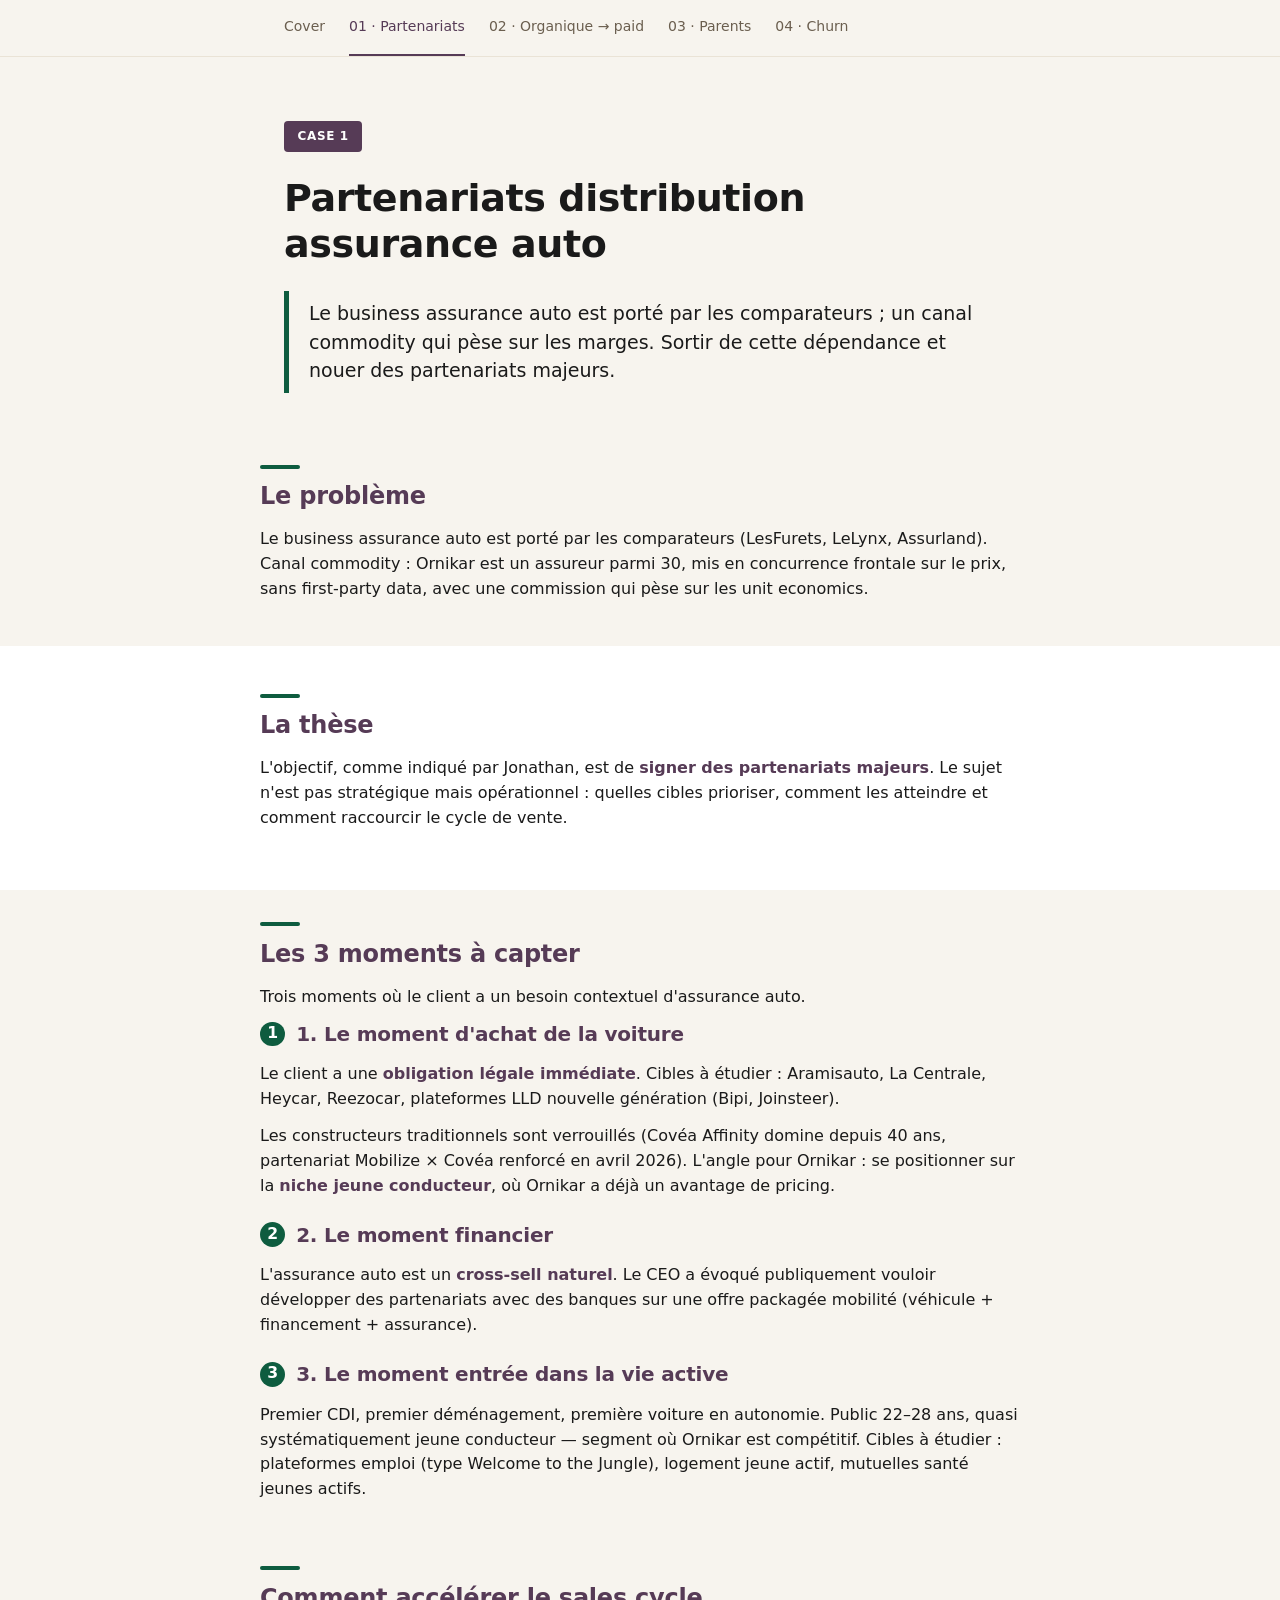
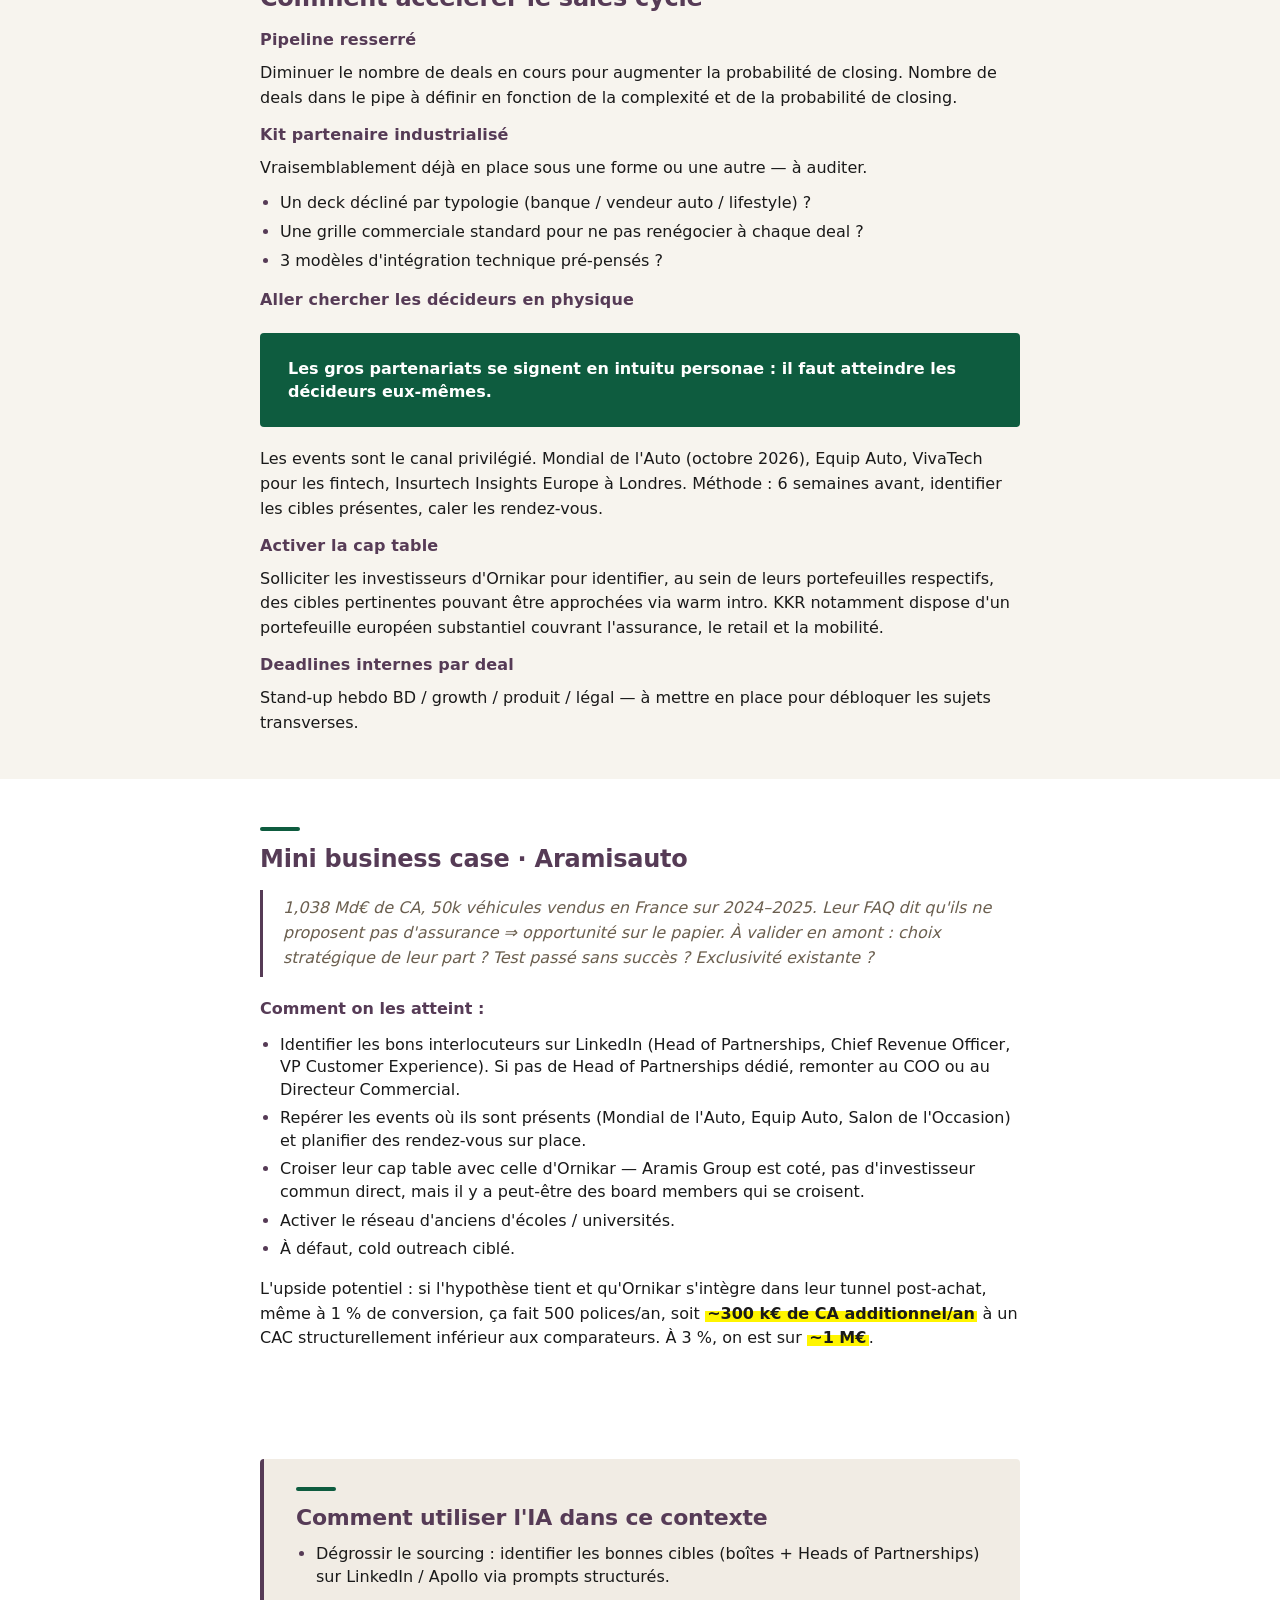
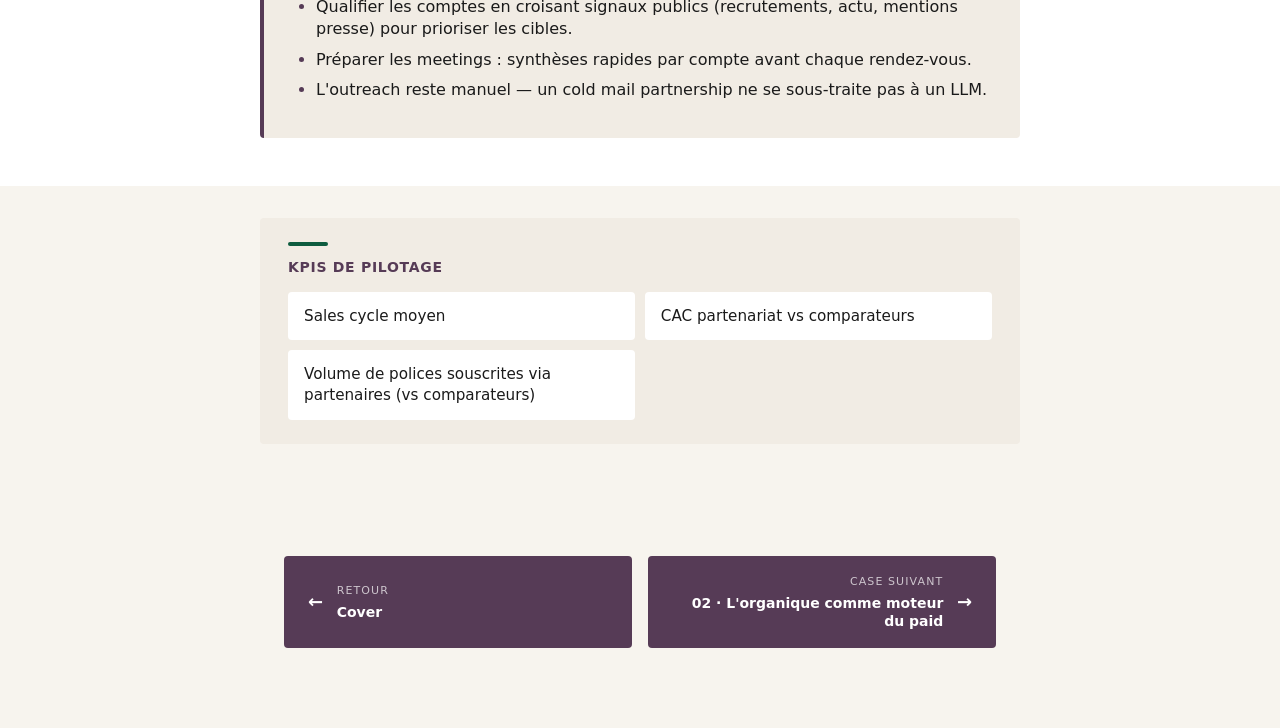
==== case-1.html @ b800fe7b "Apply targeted typo / grammar / framing fixes across the 5 files index.html: TLDR rewording ('Ces 4 " ====
<!doctype html>
<html lang="fr">
<head>
<meta charset="utf-8" />
<meta name="viewport" content="width=device-width, initial-scale=1" />
<title>Case 1 · Partenariats distribution — Ornikar Head of Growth</title>
<meta name="description" content="Case 1 — Partenariats de distribution assurance auto." />
<link rel="stylesheet" href="styles.css" />
</head>
<body class="case-1">

<nav class="sticky" aria-label="Navigation des cases">
  <div class="nav-inner">
    <a href="index.html">Cover</a>
    <a href="case-1.html" class="active">01 · Partenariats</a>
    <a href="case-2.html">02 · Organique → paid</a>
    <a href="case-3.html">03 · Parents</a>
    <a href="case-4.html">04 · Churn</a>
  </div>
</nav>

<header class="case-header">
  <span class="pill">Case 1</span>
  <h1>Partenariats distribution assurance auto</h1>
  <p class="lede-quote">Le business assurance auto est porté par les comparateurs ; un canal commodity qui pèse sur les marges. Sortir de cette dépendance et nouer des partenariats majeurs.</p>
</header>

<main class="case-body">

  <section class="band band-beige">
    <div class="band-content">
      <h3>Le problème</h3>
      <p>Le business assurance auto est porté par les comparateurs (LesFurets, LeLynx, Assurland). Canal commodity : Ornikar est un assureur parmi 30, mis en concurrence frontale sur le prix, sans first-party data, avec une commission qui pèse sur les unit economics.</p>
    </div>
  </section>

  <section class="band band-white">
    <div class="band-content">
      <h3>La thèse</h3>
      <p>L'objectif, comme indiqué par Jonathan, est de <strong>signer des partenariats majeurs</strong>. Le sujet n'est pas stratégique mais opérationnel : quelles cibles prioriser, comment les atteindre et comment raccourcir le cycle de vente.</p>
    </div>
  </section>

  <section class="band band-beige">
    <div class="band-content">
      <h3>Les 3 moments à capter</h3>
      <p>Trois moments où le client a un besoin contextuel d'assurance auto.</p>

      <div class="card has-mark">
        <h4>1. Le moment d'achat de la voiture</h4>
        <p>Le client a une <strong>obligation légale immédiate</strong>. Cibles à étudier : Aramisauto, La Centrale, Heycar, Reezocar, plateformes LLD nouvelle génération (Bipi, Joinsteer).</p>
        <p>Les constructeurs traditionnels sont verrouillés (Covéa Affinity domine depuis 40 ans, partenariat Mobilize × Covéa renforcé en avril 2026). L'angle pour Ornikar : se positionner sur la <strong>niche jeune conducteur</strong>, où Ornikar a déjà un avantage de pricing.</p>
      </div>

      <div class="card has-mark">
        <h4>2. Le moment financier</h4>
        <p>L'assurance auto est un <strong>cross-sell naturel</strong>. Le CEO a évoqué publiquement vouloir développer des partenariats avec des banques sur une offre packagée mobilité (véhicule + financement + assurance).</p>
      </div>

      <div class="card has-mark">
        <h4>3. Le moment entrée dans la vie active</h4>
        <p>Premier CDI, premier déménagement, première voiture en autonomie. Public 22–28 ans, quasi systématiquement jeune conducteur — segment où Ornikar est compétitif. Cibles à étudier : plateformes emploi (type Welcome to the Jungle), logement jeune actif, mutuelles santé jeunes actifs.</p>
      </div>
    </div>
  </section>

  <section class="band band-beige">
    <div class="band-content">
      <h3>Comment accélérer le sales cycle</h3>

      <span class="label">Pipeline resserré</span>
      <p>Diminuer le nombre de deals en cours pour augmenter la probabilité de closing. Nombre de deals dans le pipe à définir en fonction de la complexité et de la probabilité de closing.</p>

      <span class="label">Kit partenaire industrialisé</span>
      <p>Vraisemblablement déjà en place sous une forme ou une autre — à auditer.</p>
      <ul>
        <li>Un deck décliné par typologie (banque / vendeur auto / lifestyle) ?</li>
        <li>Une grille commerciale standard pour ne pas renégocier à chaque deal ?</li>
        <li>3 modèles d'intégration technique pré-pensés ?</li>
      </ul>

      <span class="label">Aller chercher les décideurs en physique</span>
      <p class="callout callout-green">Les gros partenariats se signent en intuitu personae : il faut atteindre les décideurs eux-mêmes.</p>
      <p>Les events sont le canal privilégié. Mondial de l'Auto (octobre 2026), Equip Auto, VivaTech pour les fintech, Insurtech Insights Europe à Londres. Méthode : 6 semaines avant, identifier les cibles présentes, caler les rendez-vous.</p>

      <span class="label">Activer la cap table</span>
      <p>Solliciter les investisseurs d'Ornikar pour identifier, au sein de leurs portefeuilles respectifs, des cibles pertinentes pouvant être approchées via warm intro. KKR notamment dispose d'un portefeuille européen substantiel couvrant l'assurance, le retail et la mobilité.</p>

      <span class="label">Deadlines internes par deal</span>
      <p>Stand-up hebdo BD / growth / produit / légal — à mettre en place pour débloquer les sujets transverses.</p>
    </div>
  </section>

  <section class="band band-white">
    <div class="band-content">
      <h3>Mini business case · Aramisauto</h3>
      <blockquote>1,038 Md€ de CA, 50k véhicules vendus en France sur 2024–2025. Leur FAQ dit qu'ils ne proposent pas d'assurance ⇒ opportunité sur le papier. À valider en amont : choix stratégique de leur part ? Test passé sans succès ? Exclusivité existante ?</blockquote>

      <p><strong>Comment on les atteint :</strong></p>
      <ul>
        <li>Identifier les bons interlocuteurs sur LinkedIn (Head of Partnerships, Chief Revenue Officer, VP Customer Experience). Si pas de Head of Partnerships dédié, remonter au COO ou au Directeur Commercial.</li>
        <li>Repérer les events où ils sont présents (Mondial de l'Auto, Equip Auto, Salon de l'Occasion) et planifier des rendez-vous sur place.</li>
        <li>Croiser leur cap table avec celle d'Ornikar — Aramis Group est coté, pas d'investisseur commun direct, mais il y a peut-être des board members qui se croisent.</li>
        <li>Activer le réseau d'anciens d'écoles / universités.</li>
        <li>À défaut, cold outreach ciblé.</li>
      </ul>

      <p>L'upside potentiel : si l'hypothèse tient et qu'Ornikar s'intègre dans leur tunnel post-achat, même à 1 % de conversion, ça fait 500 polices/an, soit <span class="hl">~300 k€ de CA additionnel/an</span> à un CAC structurellement inférieur aux comparateurs. À 3 %, on est sur <span class="hl">~1 M€</span>.</p>
    </div>
  </section>

  <section class="band band-white">
    <div class="band-content">
      <section class="ia-section">
        <h3>Comment utiliser l'IA dans ce contexte</h3>
        <ul>
          <li>Dégrossir le sourcing : identifier les bonnes cibles (boîtes + Heads of Partnerships) sur LinkedIn / Apollo via prompts structurés.</li>
          <li>Qualifier les comptes en croisant signaux publics (recrutements, actu, mentions presse) pour prioriser les cibles.</li>
          <li>Préparer les meetings : synthèses rapides par compte avant chaque rendez-vous.</li>
          <li>L'outreach reste manuel — un cold mail partnership ne se sous-traite pas à un LLM.</li>
        </ul>
      </section>
    </div>
  </section>

  <section class="band band-beige">
    <div class="band-content">
      <div class="kpi-block">
        <h4>KPIs de pilotage</h4>
        <ul>
          <li>Sales cycle moyen</li>
          <li>CAC partenariat vs comparateurs</li>
          <li>Volume de polices souscrites via partenaires (vs comparateurs)</li>
        </ul>
      </div>
    </div>
  </section>
</main>

<nav class="page-nav" aria-label="Navigation entre cases">
  <a href="index.html" class="prev">
    <span class="arrow">←</span>
    <span>
      <span class="label-row">Retour</span>
      <span class="title-row">Cover</span>
    </span>
  </a>
  <a href="case-2.html" class="next">
    <span>
      <span class="label-row">Case suivant</span>
      <span class="title-row">02 · L'organique comme moteur du paid</span>
    </span>
    <span class="arrow">→</span>
  </a>
</nav>

</body>
</html>
---- styles.css ----
:root {
  --bg: #f7f4ee;
  --bg-alt: #f1ece4;
  --card: #ffffff;
  --primary: #563b56;
  --primary-hover: #452f45;
  --text: #1a1a1a;
  --muted: #6b5f4f;
  --border: #eae3d6;

  --green-forest: #0E5C3F;
  --green-apple: #DEF985;
  --yellow-lightning: #FFF500;
  --yellow-sun: #EFD346;
  --blue-electric: #2850C4;

  --shadow: 0 1px 2px rgba(86, 59, 86, 0.04), 0 4px 16px rgba(86, 59, 86, 0.05);
}

* { box-sizing: border-box; }

html { scroll-behavior: smooth; }

body {
  margin: 0;
  background: var(--bg);
  color: var(--text);
  font-family: system-ui, -apple-system, "Inter", "Segoe UI", Roboto, sans-serif;
  font-size: 16px;
  line-height: 1.55;
  font-weight: 400;
  -webkit-font-smoothing: antialiased;
  text-rendering: optimizeLegibility;
}

h1, h2, h3, h4 {
  line-height: 1.2;
  font-weight: 700;
  color: var(--text);
  margin: 0 0 1rem;
  letter-spacing: -0.01em;
}

h1 { font-size: 38px; }
h2 { font-size: 30px; }
h3 { font-size: 24px; color: var(--primary); margin-top: 2rem; }
h4 { font-size: 20px; color: var(--primary); margin-top: 2rem; }

p { margin: 0 0 0.75rem; }

a { color: var(--primary); text-decoration: underline; text-underline-offset: 2px; }
a:hover { color: var(--primary-hover); }

strong { color: var(--primary); font-weight: 700; }

ul, ol { margin: 0 0 1rem; padding-left: 1.25rem; }
li { margin-bottom: 0.4rem; line-height: 1.4; }
li::marker { color: var(--primary); }

blockquote {
  margin: 0 0 1.25rem;
  padding: 0.4rem 0 0.4rem 1.25rem;
  border-left: 3px solid var(--primary);
  color: var(--muted);
  font-style: italic;
}

/* ---------- Cover hero ---------- */
.cover-hero {
  position: relative;
  padding: 2.5rem 1.5rem 2.5rem;
  background: var(--bg);
  border-bottom: 1px solid var(--border);
  overflow: hidden;
}
.cover-hero-inner {
  max-width: 760px;
  margin: 0 auto;
  position: relative;
  z-index: 1;
}
.cover-eyebrow {
  font-size: 13px;
  font-weight: 600;
  letter-spacing: 0.05em;
  text-transform: uppercase;
  color: var(--primary);
  margin-bottom: 1rem;
}
.cover-hero h1 {
  font-size: 44px;
  color: var(--primary);
  margin-bottom: 0.75rem;
}
.cover-subtitle {
  font-size: 20px;
  color: var(--muted);
  margin-bottom: 1.75rem;
  line-height: 1.4;
}
.cover-author {
  font-size: 13px;
  letter-spacing: 0.05em;
  color: var(--muted);
  text-transform: uppercase;
  border-top: 1px solid var(--border);
  padding-top: 1.25rem;
  display: inline-block;
}

/* Decorative SVGs around the hero */
.deco {
  position: absolute;
  pointer-events: none;
  z-index: 0;
}
.deco-1 { top: 2.5rem; right: 4rem; }
.deco-2 { bottom: 1rem; right: 8%; }
.deco-3 { top: 35%; right: 18%; }
.deco-4 { top: 7rem; left: 6%; }

/* ---------- TLDR Forest Green block ---------- */
.tldr-block {
  background: var(--green-forest);
  color: #fff;
  border-radius: 4px;
  padding: 2.5rem 2.25rem;
  margin: 2.5rem auto 4rem;
  max-width: 760px;
}
.tldr-block .tldr-eyebrow {
  display: block;
  font-size: 18px;
  font-weight: 700;
  letter-spacing: 0.08em;
  text-transform: uppercase;
  color: var(--yellow-lightning);
  margin-bottom: 1.25rem;
}
.tldr-block h2 {
  color: #fff;
  font-size: 28px;
  margin-bottom: 1rem;
}
.tldr-block p {
  color: rgba(255, 255, 255, 0.92);
  margin-bottom: 0;
}
.tldr-block strong { color: #fff; }

/* ---------- Cover case grid ---------- */
.case-grid {
  display: grid;
  grid-template-columns: repeat(2, 1fr);
  gap: 1.5rem;
  max-width: 760px;
  margin: 0 auto 5rem;
  padding: 0 1.5rem;
}
.case-card {
  display: flex;
  flex-direction: column;
  background: var(--card);
  border: 1px solid var(--border);
  border-radius: 4px;
  padding: 2.5rem 2rem 2rem;
  text-decoration: none;
  color: var(--text);
  transition: transform 0.18s ease, box-shadow 0.18s ease;
  position: relative;
  overflow: hidden;
}
.case-card::before {
  content: '';
  position: absolute;
  top: 0; left: 0; right: 0;
  height: 8px;
  background: var(--stripe, var(--primary));
}
.case-card:hover {
  transform: translateY(-3px);
  box-shadow: var(--shadow);
}
.case-card-num {
  font-size: 12px;
  font-weight: 600;
  letter-spacing: 0.08em;
  color: var(--muted);
  text-transform: uppercase;
  margin-bottom: 0.75rem;
}
.case-card h3 {
  font-size: 22px;
  color: var(--text);
  margin: 0 0 0.75rem;
}
.case-card p {
  color: var(--muted);
  font-size: 15px;
  margin: 0 0 1.5rem;
  flex: 1;
}
.case-card .arrow {
  font-size: 13px;
  color: var(--primary);
  font-weight: 600;
  letter-spacing: 0.05em;
  text-transform: uppercase;
}

/* ---------- Sticky nav (case pages) ---------- */
nav.sticky {
  position: sticky;
  top: 0;
  z-index: 10;
  background: rgba(247, 244, 238, 0.94);
  backdrop-filter: saturate(140%) blur(8px);
  -webkit-backdrop-filter: saturate(140%) blur(8px);
  border-bottom: 1px solid var(--border);
}
.nav-inner {
  max-width: 760px;
  margin: 0 auto;
  padding: 0 1.5rem;
  display: flex;
  gap: 1.5rem;
  overflow-x: auto;
  -webkit-overflow-scrolling: touch;
  scrollbar-width: none;
}
.nav-inner::-webkit-scrollbar { display: none; }
.nav-inner a {
  flex-shrink: 0;
  padding: 1rem 0;
  font-size: 14px;
  font-weight: 500;
  color: var(--muted);
  text-decoration: none;
  border-bottom: 2px solid transparent;
  white-space: nowrap;
  transition: color 0.15s ease, border-color 0.15s ease;
}
.nav-inner a:hover { color: var(--primary); }
.nav-inner a.active {
  color: var(--primary);
  border-bottom-color: var(--primary);
}

/* ---------- Case page header ---------- */
.case-header {
  max-width: 760px;
  margin: 0 auto;
  padding: 4rem 1.5rem 2.5rem;
}
.pill {
  display: inline-block;
  background: var(--primary);
  color: #fff;
  font-size: 12px;
  font-weight: 600;
  letter-spacing: 0.05em;
  text-transform: uppercase;
  padding: 0.4rem 0.85rem;
  border-radius: 4px;
  margin-bottom: 1.5rem;
}
.badge-new {
  display: inline-block;
  background: #4da00a;
  color: #fff;
  font-size: 11px;
  font-weight: 600;
  letter-spacing: 0.05em;
  text-transform: uppercase;
  padding: 0.2rem 0.5rem;
  border-radius: 4px;
  vertical-align: middle;
  margin-left: 0.4rem;
}
.case-header h1 {
  font-size: 38px;
  margin-bottom: 1.5rem;
  color: var(--text);
}

.lede-quote {
  font-size: 19px;
  color: var(--text);
  line-height: 1.5;
  margin: 0;
  padding: 0.5rem 0 0.5rem 1.25rem;
  border-left: 5px solid var(--green-forest);
}

/* ---------- Per-case lever color ---------- */
body.case-1 { --mark: var(--green-forest); --lever-fg: #fff; }
body.case-2 { --mark: var(--yellow-lightning); --lever-fg: var(--primary); }
body.case-3 { --mark: var(--blue-electric); --lever-fg: #fff; }
body.case-4 { --mark: var(--yellow-sun); --lever-fg: var(--primary); }

/* ---------- Case body ---------- */
.case-body {
  max-width: none;
  margin: 0;
  padding: 0;
}

.band {
  width: 100%;
  padding: 2rem 1.5rem;
}
.band-content {
  max-width: 760px;
  margin: 0 auto;
  counter-reset: lever;
}
.band-beige { background: var(--bg); }
.band-white {
  background: var(--card);
  padding: 3rem 1.5rem;
}

.band-content > .ia-section,
.band-content > .kpi-block {
  margin: 0;
}
.band-content > h3:first-child,
.band-content > .ia-section > h3:first-child,
.band-content > .kpi-block > h4:first-child {
  margin-top: 0;
}

/* Accent bar above each section heading */
.band-content > h3:first-child::before,
.band-content > .ia-section > h3:first-child::before,
.band-content > .kpi-block > h4:first-child::before {
  content: '';
  display: block;
  width: 40px;
  height: 4px;
  background: var(--mark, var(--primary));
  margin-bottom: 0.85rem;
  border-radius: 2px;
}

.card {
  background: transparent;
  border: none;
  box-shadow: none;
  padding: 0;
  margin: 0;
  position: relative;
}
.card + .card {
  margin-top: 1.5rem;
}
.card h4 {
  margin-top: 0;
  display: flex;
  align-items: center;
  gap: 0.7rem;
}
.card.has-mark { counter-increment: lever; }
.card.has-mark h4::before {
  content: counter(lever);
  display: inline-flex;
  align-items: center;
  justify-content: center;
  width: 1.6em;
  height: 1.6em;
  background: var(--mark, var(--primary));
  color: var(--lever-fg, #fff);
  font-size: 0.78em;
  font-weight: 700;
  border-radius: 50%;
  flex-shrink: 0;
  line-height: 1;
}
.card p:last-child, .card ul:last-child { margin-bottom: 0; }

.label {
  display: flex;
  align-items: center;
  gap: 0.7rem;
  font-size: 16px;
  font-weight: 700;
  letter-spacing: 0.01em;
  color: var(--primary);
  margin: 0.25rem 0 0.5rem;
}
.label.has-mark { counter-increment: lever; }
.label.has-mark::before {
  content: counter(lever);
  display: inline-flex;
  align-items: center;
  justify-content: center;
  width: 1.6em;
  height: 1.6em;
  background: var(--mark, var(--primary));
  color: var(--lever-fg, #fff);
  font-size: 0.78em;
  font-weight: 700;
  border-radius: 50%;
  flex-shrink: 0;
  line-height: 1;
}
h3 + .label {
  margin-top: 0.5rem;
}

/* Colored callout box for memorable punchlines */
.callout {
  padding: 1.5rem 1.75rem;
  margin: 1.25rem 0;
  border-radius: 4px;
  font-weight: 600;
  line-height: 1.45;
}
.callout-green {
  background: var(--green-forest);
  color: #fff;
}
.callout-purple {
  background: var(--primary);
  color: #fff;
}
.callout strong { color: #fff; }

/* Highlighter pen */
.hl {
  background: linear-gradient(180deg, transparent 0 35%, var(--yellow-lightning) 35% 95%, transparent 95% 100%);
  padding: 0 0.15em;
  font-weight: 700;
  color: var(--text);
}

/* KPI block — beige 2 background, grid of cards */
.kpi-block {
  background: var(--bg-alt);
  border-radius: 4px;
  padding: 1.5rem 1.75rem;
  margin-top: 0;
}
.kpi-block h4 {
  margin: 0 0 1rem;
  font-size: 14px;
  letter-spacing: 0.05em;
  text-transform: uppercase;
  color: var(--primary);
}
.kpi-block ul {
  list-style: none;
  padding: 0;
  margin: 0;
  display: grid;
  grid-template-columns: repeat(2, 1fr);
  gap: 0.6rem;
}
.kpi-block li {
  background: #fff;
  padding: 0.85rem 1rem;
  border-radius: 4px;
  margin: 0;
  list-style: none;
  font-size: 0.95em;
  line-height: 1.4;
}
.kpi-block li::marker { content: ''; }
.kpi-block strong { color: var(--primary); }

/* Structural diagram (one per case page) */
.diagram {
  margin: 2rem 0 2.5rem;
  padding: 1.5rem 1.25rem 1rem;
  background: var(--bg);
  border: 1px solid var(--border);
  border-radius: 4px;
}
.diagram-caption {
  display: block;
  font-size: 12px;
  font-weight: 600;
  letter-spacing: 0.08em;
  text-transform: uppercase;
  color: var(--primary);
  margin-bottom: 1rem;
}
.diagram svg {
  display: block;
  width: 100%;
  height: auto;
  max-width: 100%;
}
.diagram svg .d-box { fill: #fff; stroke: var(--primary); stroke-width: 1.5; }
.diagram svg .d-line { stroke: var(--primary); stroke-width: 1.5; fill: none; }
.diagram svg .d-arrow { fill: var(--primary); }
.diagram svg .d-title {
  font: 600 15px system-ui, sans-serif;
  fill: var(--primary);
  letter-spacing: 0.04em;
}
.diagram svg .d-sub {
  font: 13px system-ui, sans-serif;
  fill: var(--muted);
}
.diagram svg .d-axis-label {
  font: 600 13px system-ui, sans-serif;
  fill: var(--primary);
  letter-spacing: 0.04em;
}
.diagram svg .d-marker { fill: var(--primary); }

/* L'IA dans ce contexte block */
.ia-section {
  background: var(--bg-alt);
  border-left: 4px solid var(--primary);
  border-radius: 4px;
  padding: 1.75rem 2rem;
  margin: 3rem 0 2rem;
}
.ia-section h3 {
  margin-top: 0;
  margin-bottom: 0.75rem;
  color: var(--primary);
  font-size: 22px;
}
.ia-section .ia-intro {
  font-style: italic;
  color: var(--muted);
  margin-bottom: 1rem;
}
.ia-section ul { margin-bottom: 0; }
.ia-section li { margin-bottom: 0.5rem; }

/* Page nav (prev / next) */
.page-nav {
  max-width: 760px;
  margin: 5rem auto 5rem;
  padding: 0 1.5rem;
  display: grid;
  grid-template-columns: 1fr 1fr;
  gap: 1rem;
}
.page-nav a {
  display: flex;
  align-items: center;
  background: var(--primary);
  color: #fff;
  text-decoration: none;
  padding: 1.1rem 1.5rem;
  border-radius: 4px;
  font-size: 14px;
  font-weight: 500;
  transition: background 0.15s ease;
  min-height: 76px;
}
.page-nav a:hover { background: var(--primary-hover); color: #fff; }
.page-nav a.prev { justify-content: flex-start; }
.page-nav a.next { justify-content: flex-end; text-align: right; }
.page-nav .arrow {
  font-size: 18px;
  font-weight: 600;
  display: inline-block;
}
.page-nav a.prev .arrow { margin-right: 0.85rem; }
.page-nav a.next .arrow { margin-left: 0.85rem; }
.page-nav .label-row {
  display: block;
  font-size: 11px;
  letter-spacing: 0.1em;
  text-transform: uppercase;
  opacity: 0.7;
  margin-bottom: 0.2rem;
  font-weight: 500;
}
.page-nav .title-row {
  display: block;
  font-weight: 600;
  line-height: 1.3;
}
.page-nav .empty { visibility: hidden; }

/* Mobile */
@media (max-width: 720px) {
  h1 { font-size: 28px; }
  h2 { font-size: 22px; }
  h3 { font-size: 19px; }
  h4 { font-size: 17px; }

  .cover-hero { padding: 2.5rem 1.25rem 2rem; }
  .cover-hero h1 { font-size: 30px; }
  .cover-subtitle { font-size: 17px; }
  .deco { display: none; }

  .tldr-block { padding: 1.75rem 1.5rem; margin: 2.5rem 1rem; }
  .tldr-block h2 { font-size: 22px; }

  .case-grid {
    grid-template-columns: 1fr;
    gap: 1rem;
    padding: 0 1.25rem;
    margin-bottom: 3rem;
  }
  .case-card { padding: 2rem 1.25rem 1.5rem; }
  .case-card h3 { font-size: 19px; }

  .case-header { padding: 2.5rem 1.25rem 1.5rem; }
  .case-header h1 { font-size: 26px; }
  .lede-quote { font-size: 16px; padding-left: 1rem; border-left-width: 4px; }

  .case-body { padding: 0; }
  .band { padding: 1.5rem 1.25rem; }
  .band-white { padding: 2rem 1.25rem; }

  .card { padding: 0; }
  .card + .card { margin-top: 1.25rem; }
  .label { font-size: 15px; margin: 0.25rem 0 0.5rem; }
  li { font-size: 15px; }
  .callout { padding: 1.25rem; }
  .kpi-block { padding: 1.25rem; }
  .kpi-block ul { grid-template-columns: 1fr; }

  .diagram { padding: 1rem 0.5rem 0.5rem; margin: 1.5rem 0 2rem; }

  .ia-section { padding: 1.5rem 1.25rem; margin: 2.5rem 0 1.5rem; }
  .ia-section h3 { font-size: 19px; }

  .page-nav {
    grid-template-columns: 1fr;
    margin: 3rem auto 2rem;
    padding: 0 1.25rem;
  }

  .nav-inner { gap: 1.25rem; padding: 0 1.25rem; }
}

/* Print */
@media print {
  nav.sticky, .page-nav, .deco { display: none; }
  body { background: #fff; }
  .case-header, .case-body, .card, .kpi-block, .tldr-block, .cover-hero, .case-card, .diagram, .ia-section {
    box-shadow: none;
    background: #fff;
  }
  .band-beige {
    background: var(--bg) !important;
    -webkit-print-color-adjust: exact;
    print-color-adjust: exact;
  }
  .band-white { background: #fff !important; }
  .band { padding: 1.25rem 0; }
  .diagram, .ia-section, .band, .card, .label, .callout, .kpi-block { page-break-inside: avoid; }
  .label { page-break-after: avoid; }
  .callout {
    -webkit-print-color-adjust: exact;
    print-color-adjust: exact;
  }
  .kpi-block li { border: 1px solid var(--border); }
  .tldr-block { color: var(--text); border: 1px solid var(--border); }
  .tldr-block h2, .tldr-block p { color: var(--text); }
  .tldr-block .tldr-eyebrow { color: var(--green-forest); }
  .case-header { padding: 1rem 0; page-break-inside: avoid; }
  .hl { background: var(--yellow-lightning); }
  a { color: var(--text); text-decoration: none; }
  h1, h2, h3, h4 { page-break-after: avoid; }
}
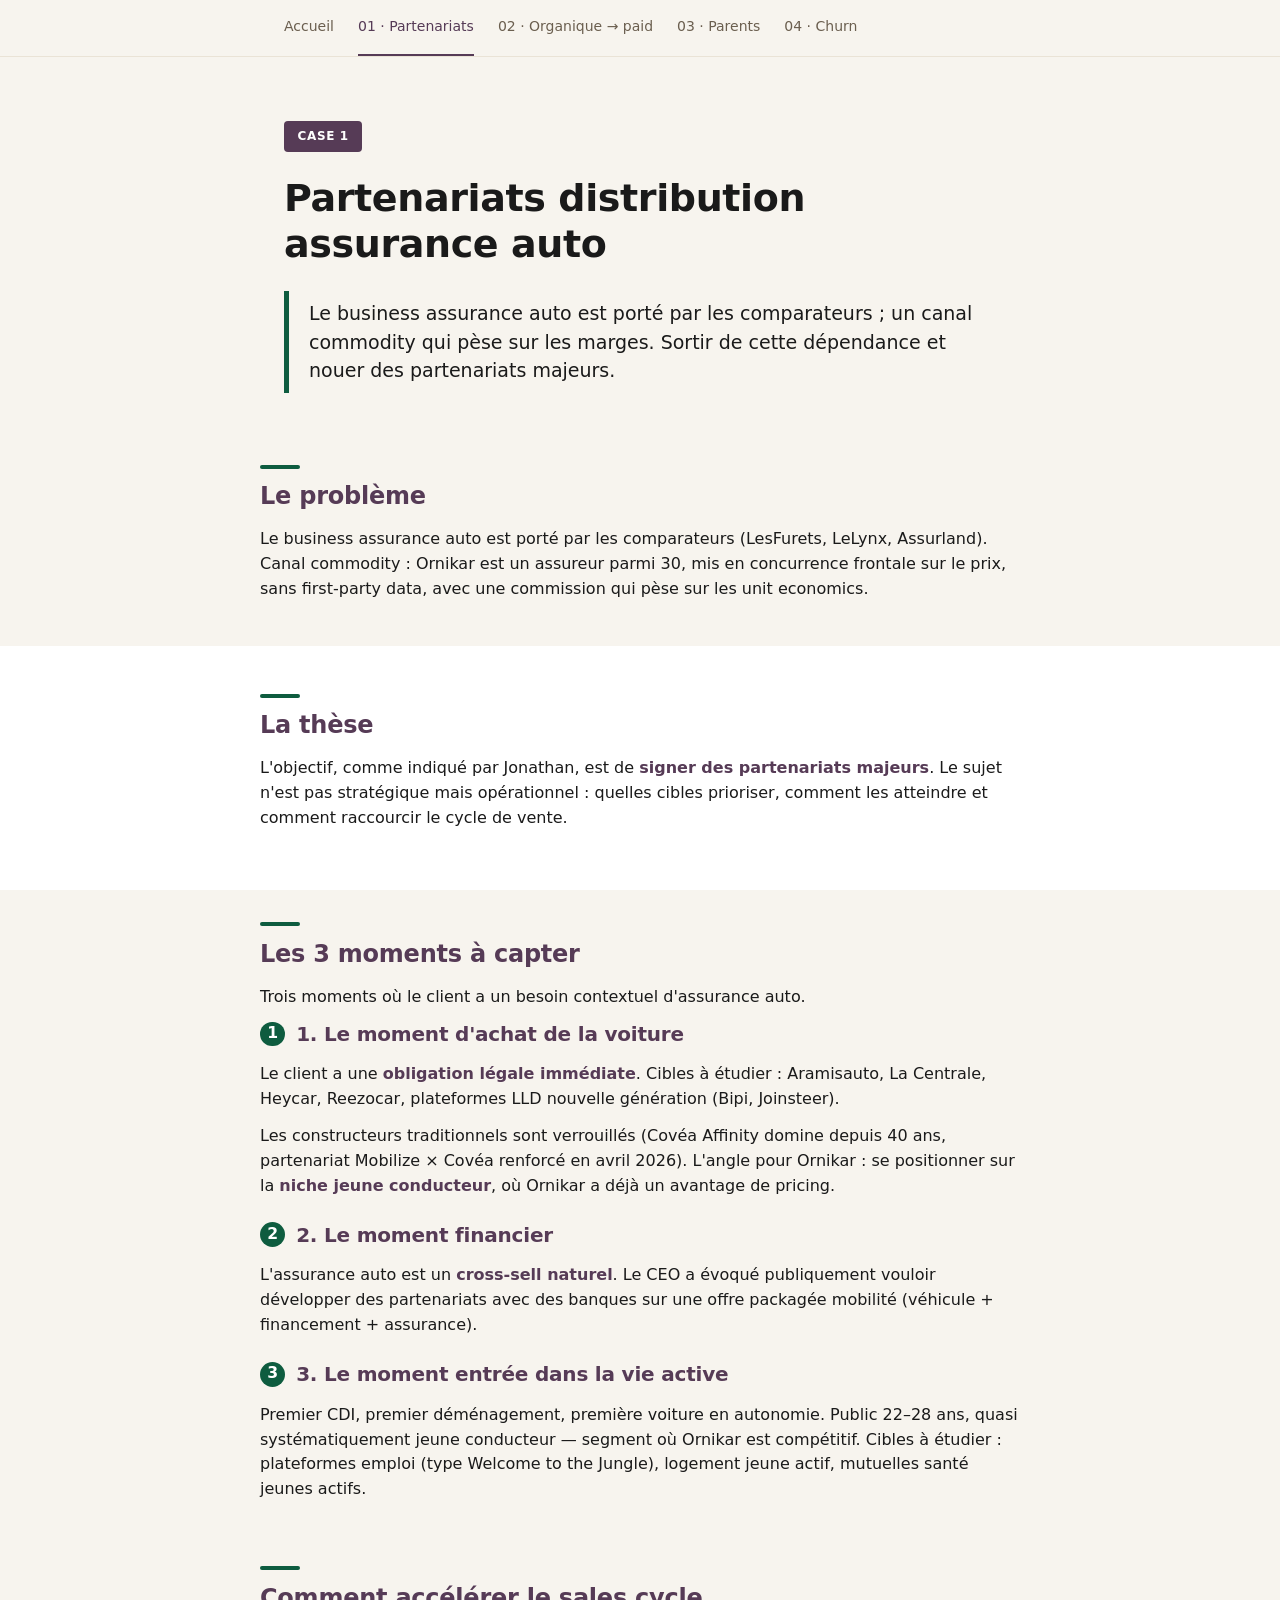
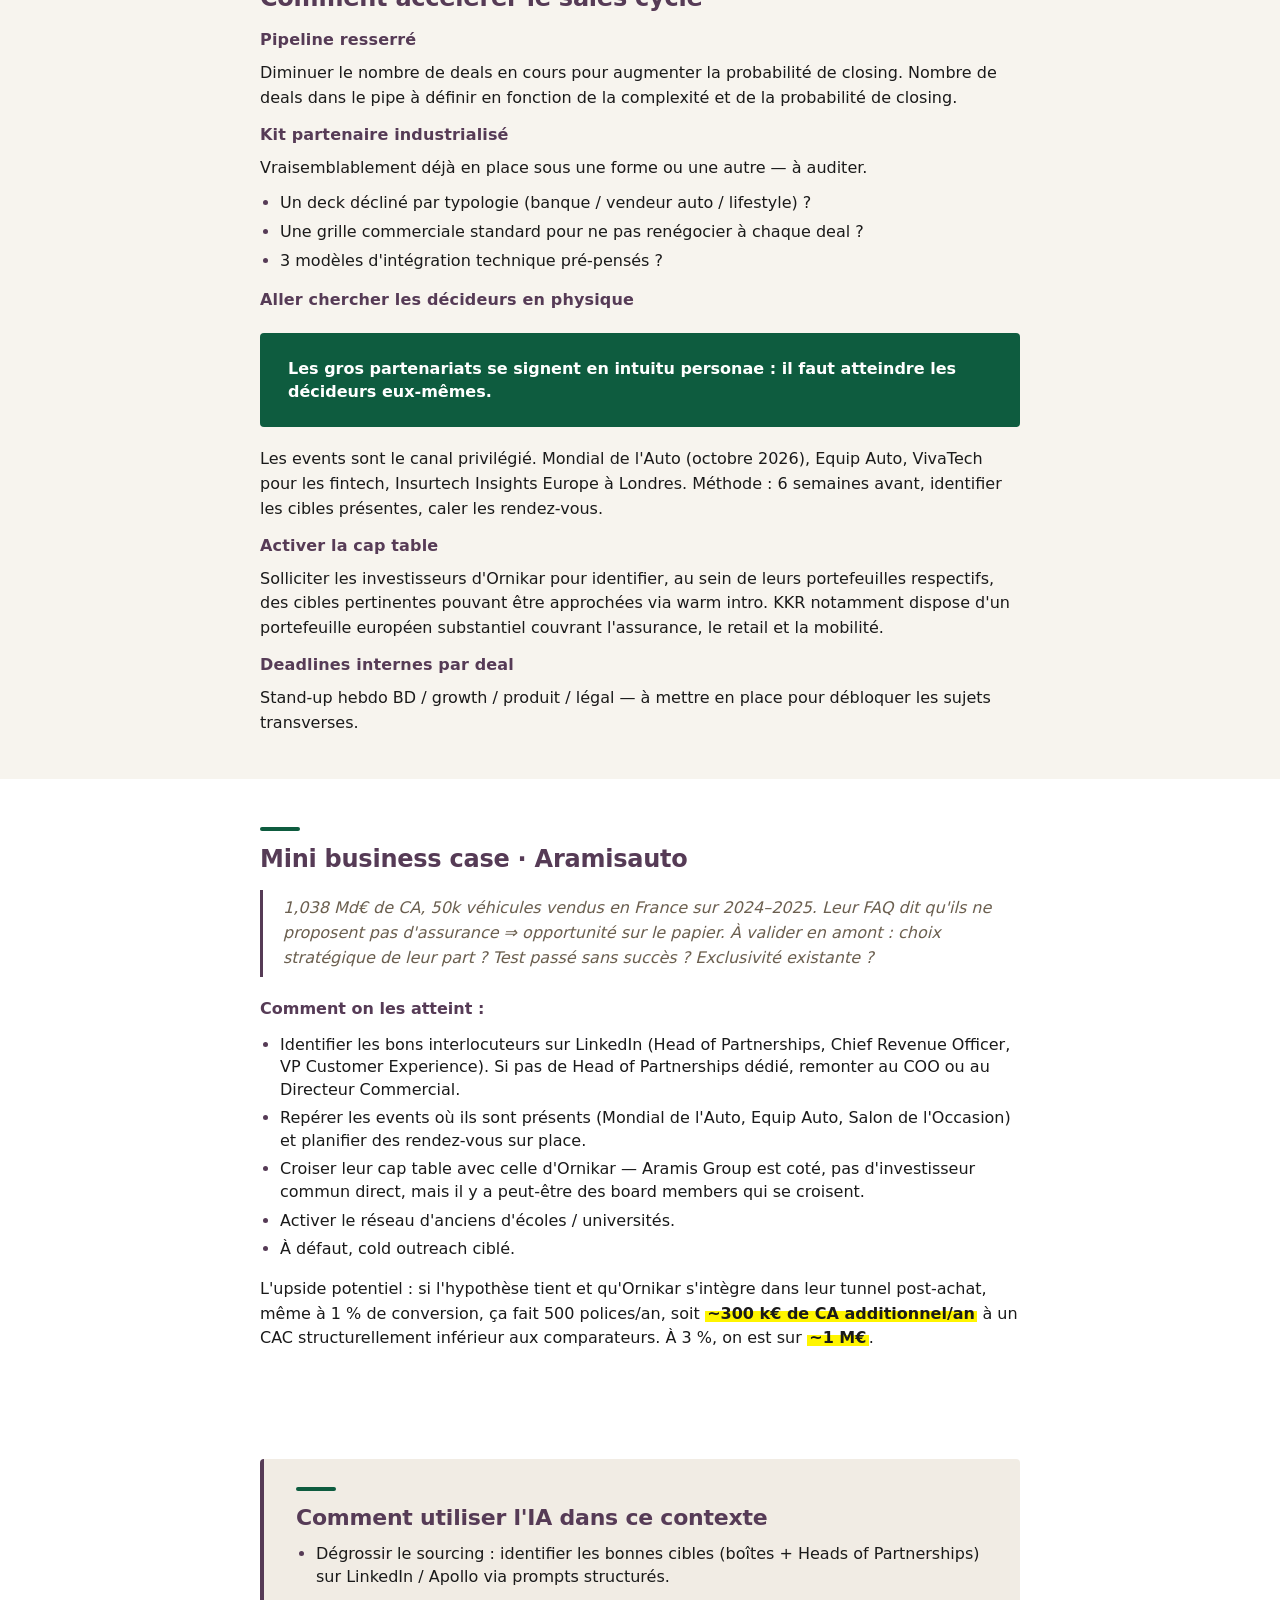
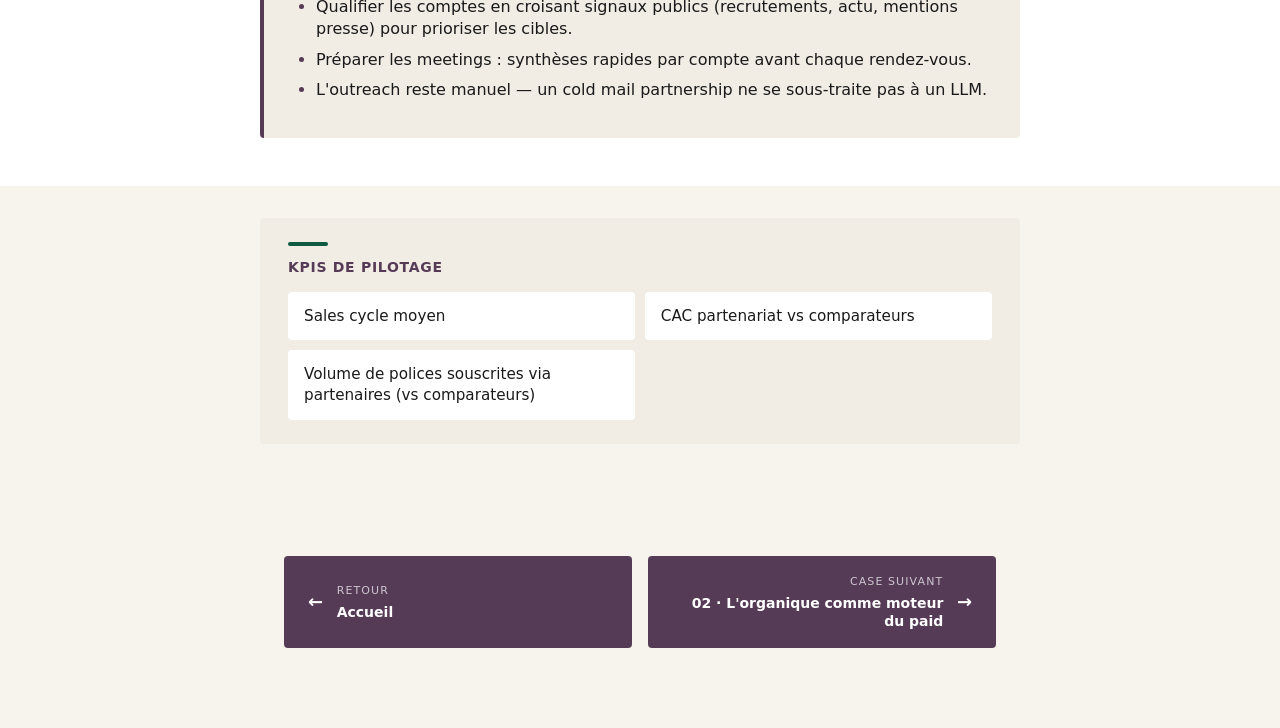
==== commit fbd1d4e8: "Rename 'Cover' to 'Accueil' in nav links across the 4 case pages https://claude.ai/code/session_01BP" ====
--- a/case-1.html
+++ b/case-1.html
@@ -11,7 +11,7 @@
 
 <nav class="sticky" aria-label="Navigation des cases">
   <div class="nav-inner">
-    <a href="index.html">Cover</a>
+    <a href="index.html">Accueil</a>
     <a href="case-1.html" class="active">01 · Partenariats</a>
     <a href="case-2.html">02 · Organique → paid</a>
     <a href="case-3.html">03 · Parents</a>
@@ -142,7 +142,7 @@
     <span class="arrow">←</span>
     <span>
       <span class="label-row">Retour</span>
-      <span class="title-row">Cover</span>
+      <span class="title-row">Accueil</span>
     </span>
   </a>
   <a href="case-2.html" class="next">
--- a/styles.css
+++ b/styles.css
@@ -146,6 +146,18 @@
   color: rgba(255, 255, 255, 0.92);
   margin-bottom: 0;
 }
+.tldr-block ul {
+  list-style: disc;
+  padding-left: 1.4rem;
+  margin: 0;
+}
+.tldr-block li {
+  color: rgba(255, 255, 255, 0.92);
+  margin-bottom: 1rem;
+  line-height: 1.55;
+}
+.tldr-block li:last-child { margin-bottom: 0; }
+.tldr-block li::marker { color: rgba(255, 255, 255, 0.7); }
 .tldr-block strong { color: #fff; }
 
 /* ---------- Cover case grid ---------- */
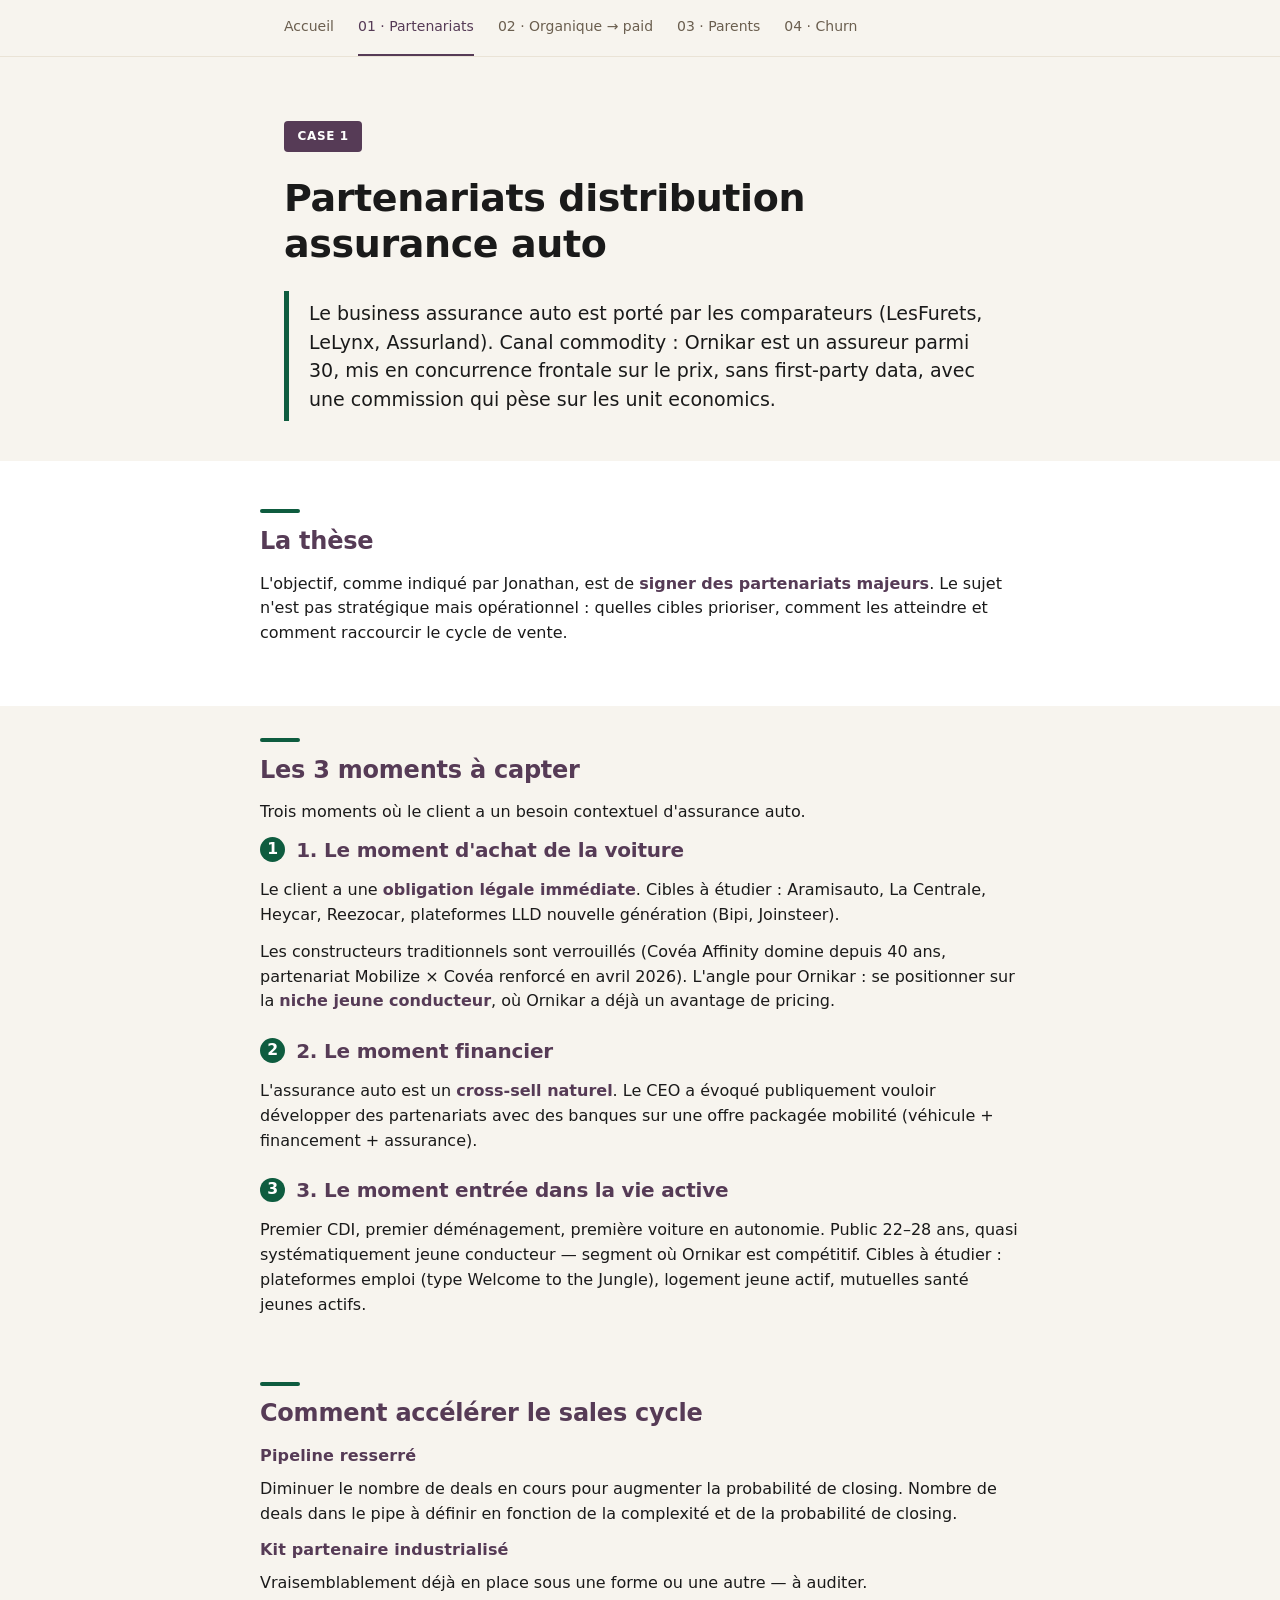
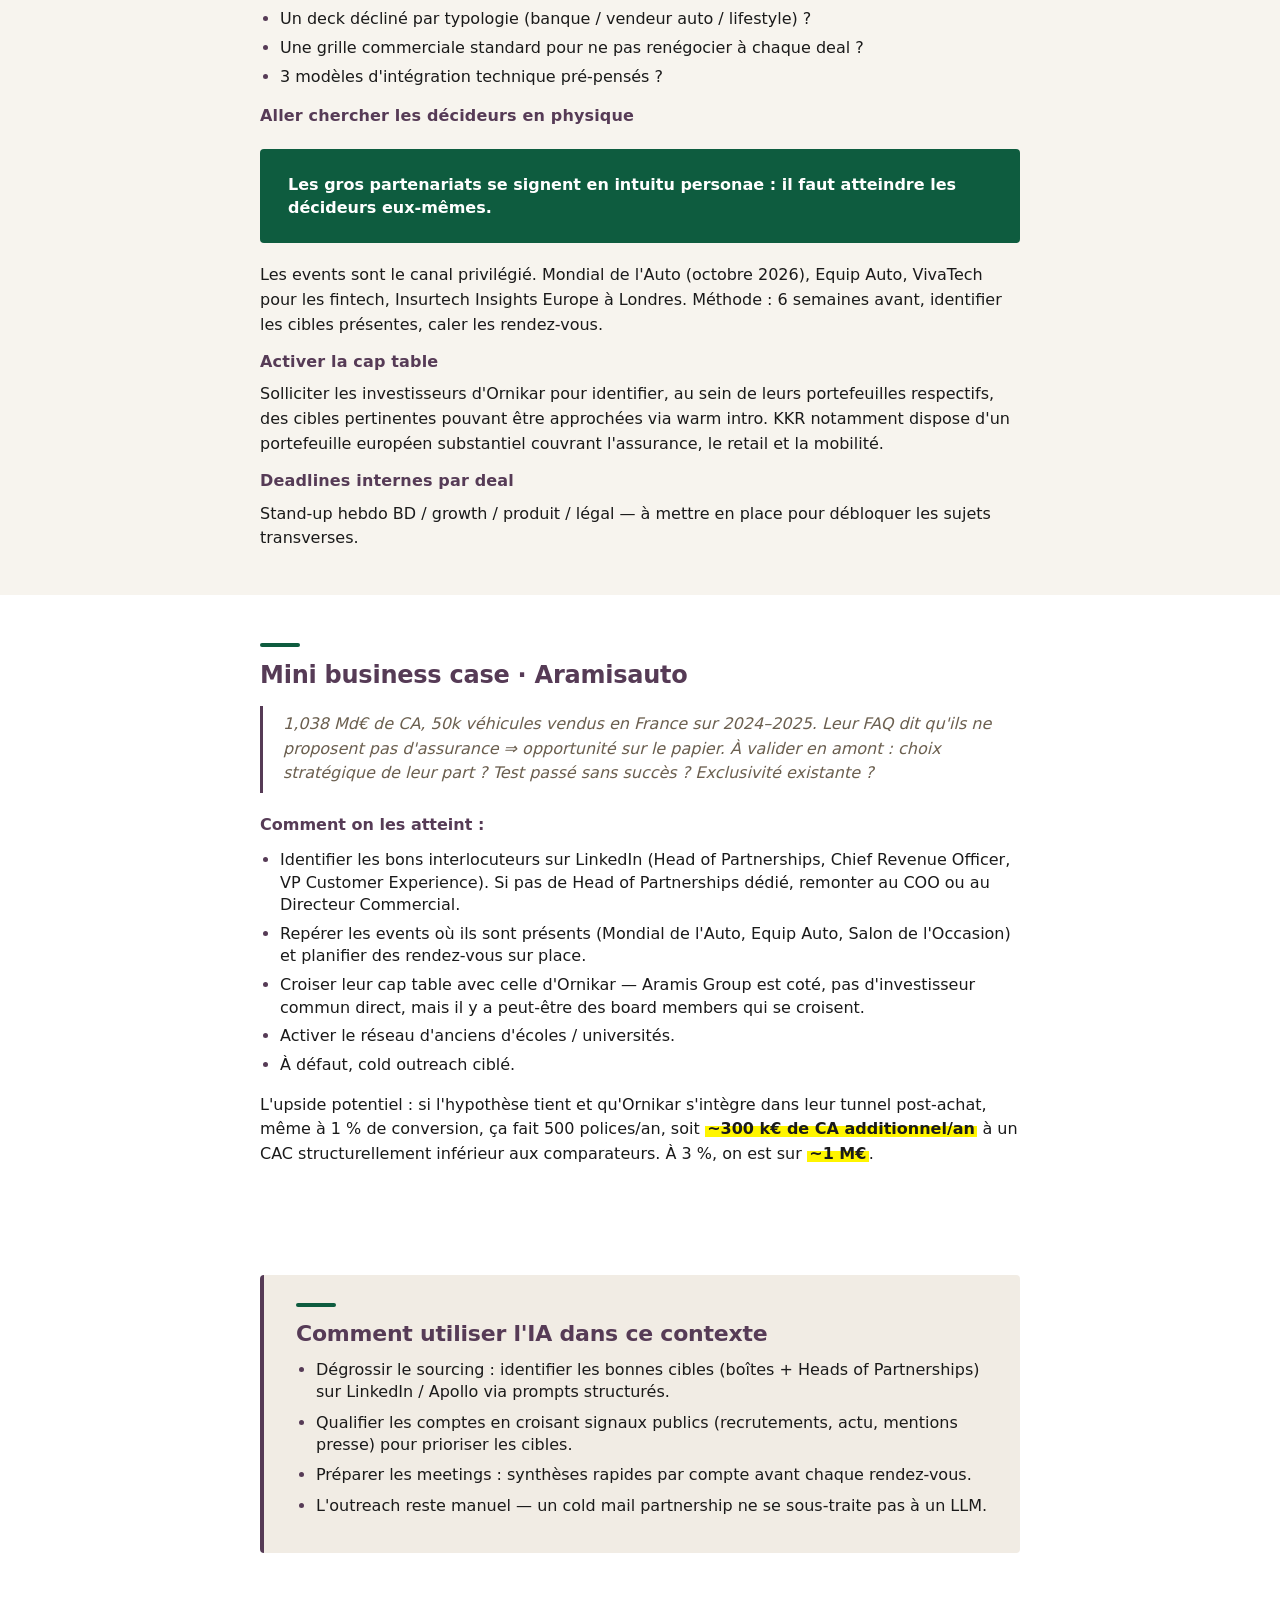
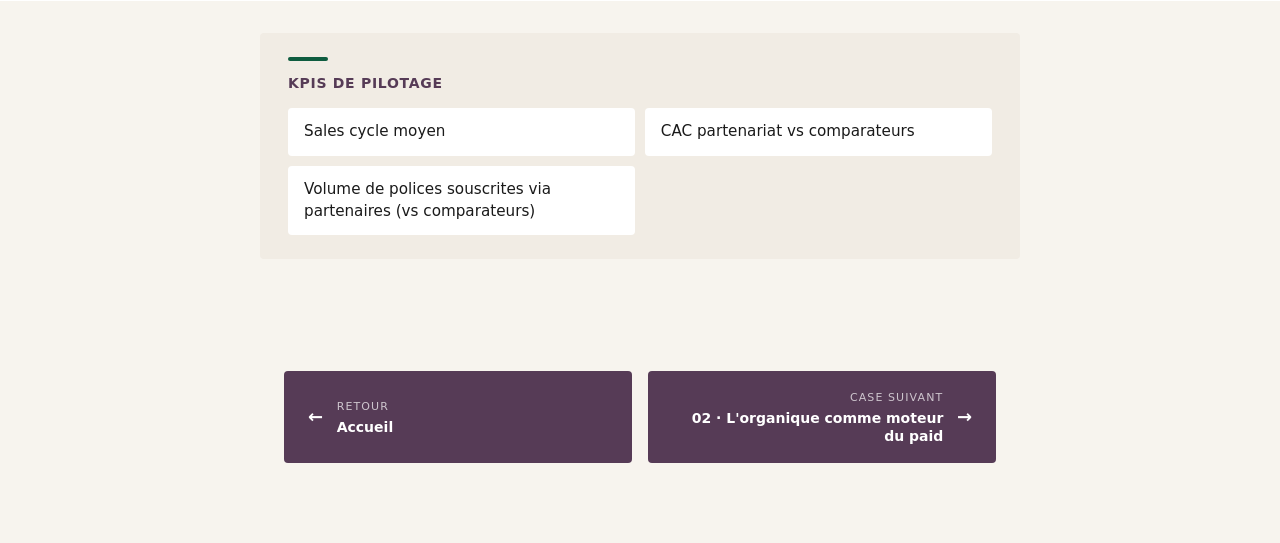
==== commit be0db535: "Promote 'Le problème' content to the lede on case 1 Same pattern as cases 2/3/4: the framing paragra" ====
--- a/case-1.html
+++ b/case-1.html
@@ -22,17 +22,10 @@
 <header class="case-header">
   <span class="pill">Case 1</span>
   <h1>Partenariats distribution assurance auto</h1>
-  <p class="lede-quote">Le business assurance auto est porté par les comparateurs ; un canal commodity qui pèse sur les marges. Sortir de cette dépendance et nouer des partenariats majeurs.</p>
+  <p class="lede-quote">Le business assurance auto est porté par les comparateurs (LesFurets, LeLynx, Assurland). Canal commodity : Ornikar est un assureur parmi 30, mis en concurrence frontale sur le prix, sans first-party data, avec une commission qui pèse sur les unit economics.</p>
 </header>
 
 <main class="case-body">
-
-  <section class="band band-beige">
-    <div class="band-content">
-      <h3>Le problème</h3>
-      <p>Le business assurance auto est porté par les comparateurs (LesFurets, LeLynx, Assurland). Canal commodity : Ornikar est un assureur parmi 30, mis en concurrence frontale sur le prix, sans first-party data, avec une commission qui pèse sur les unit economics.</p>
-    </div>
-  </section>
 
   <section class="band band-white">
     <div class="band-content">
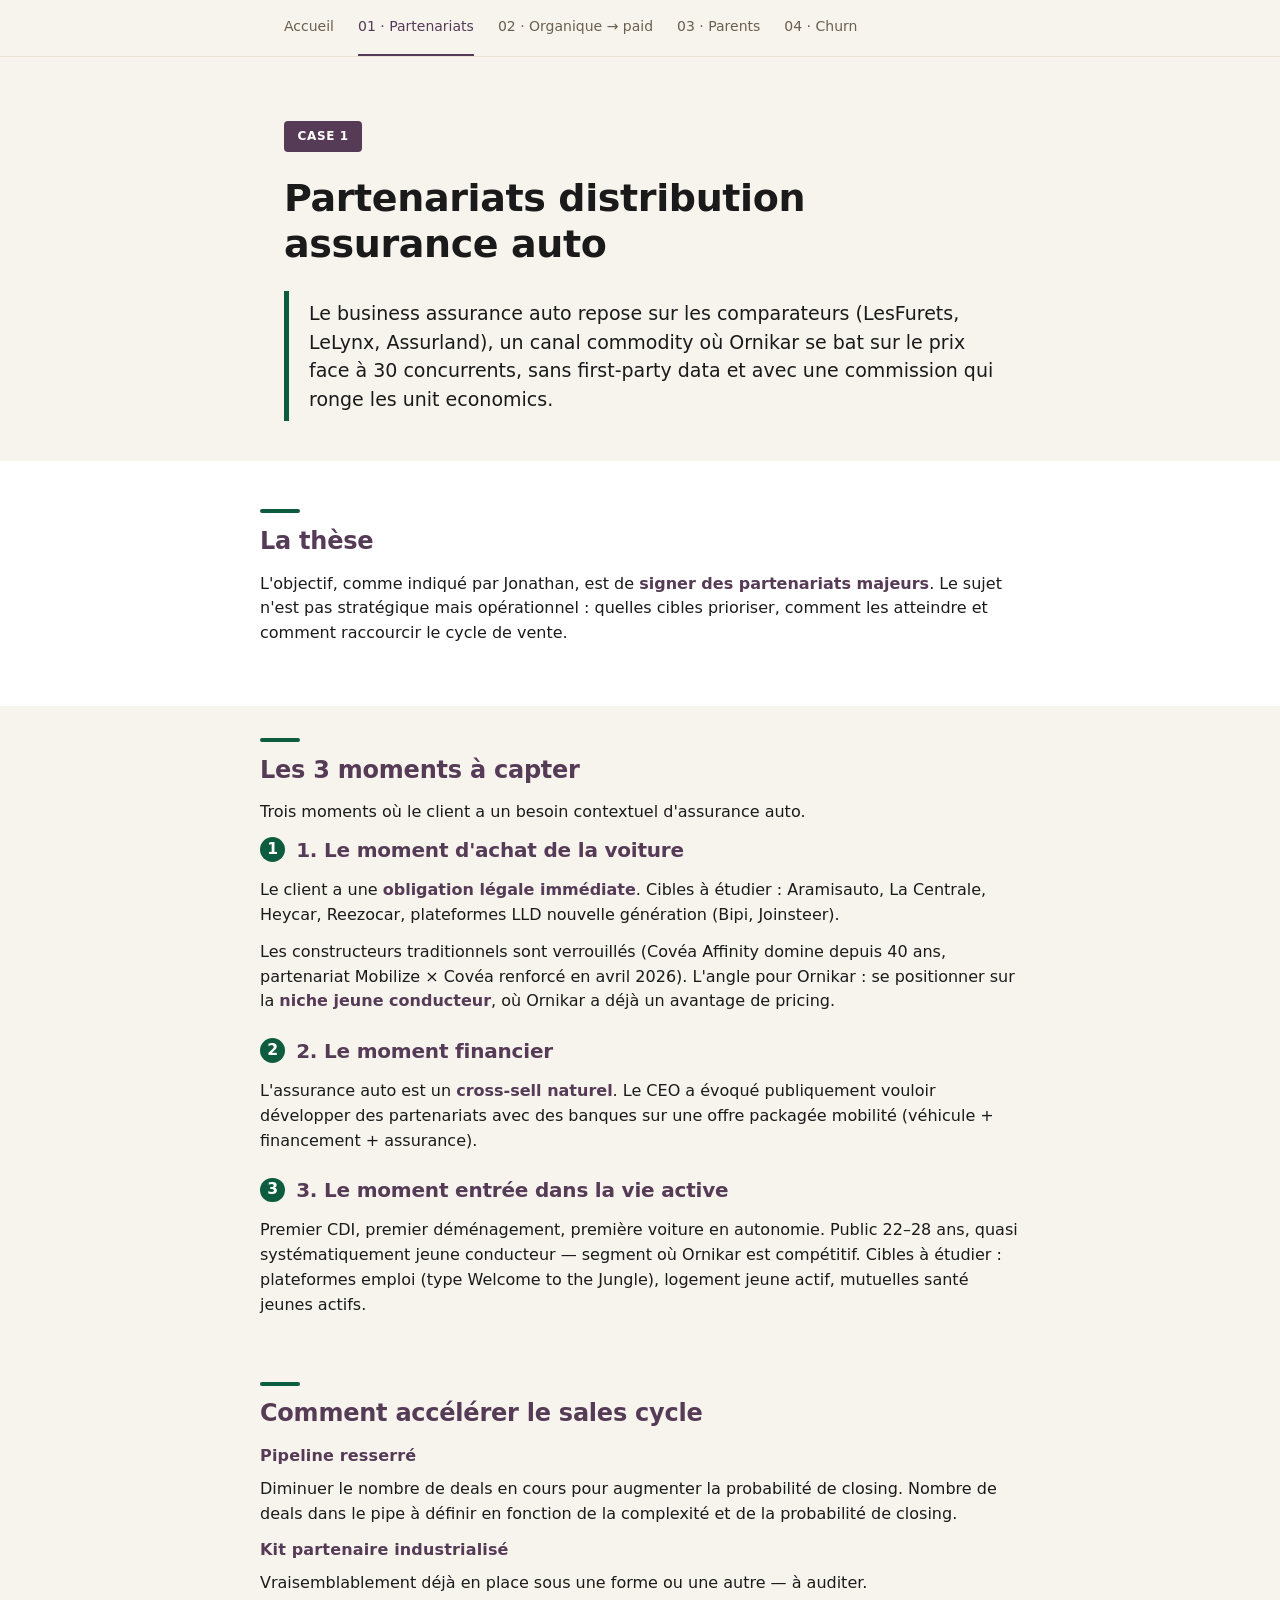
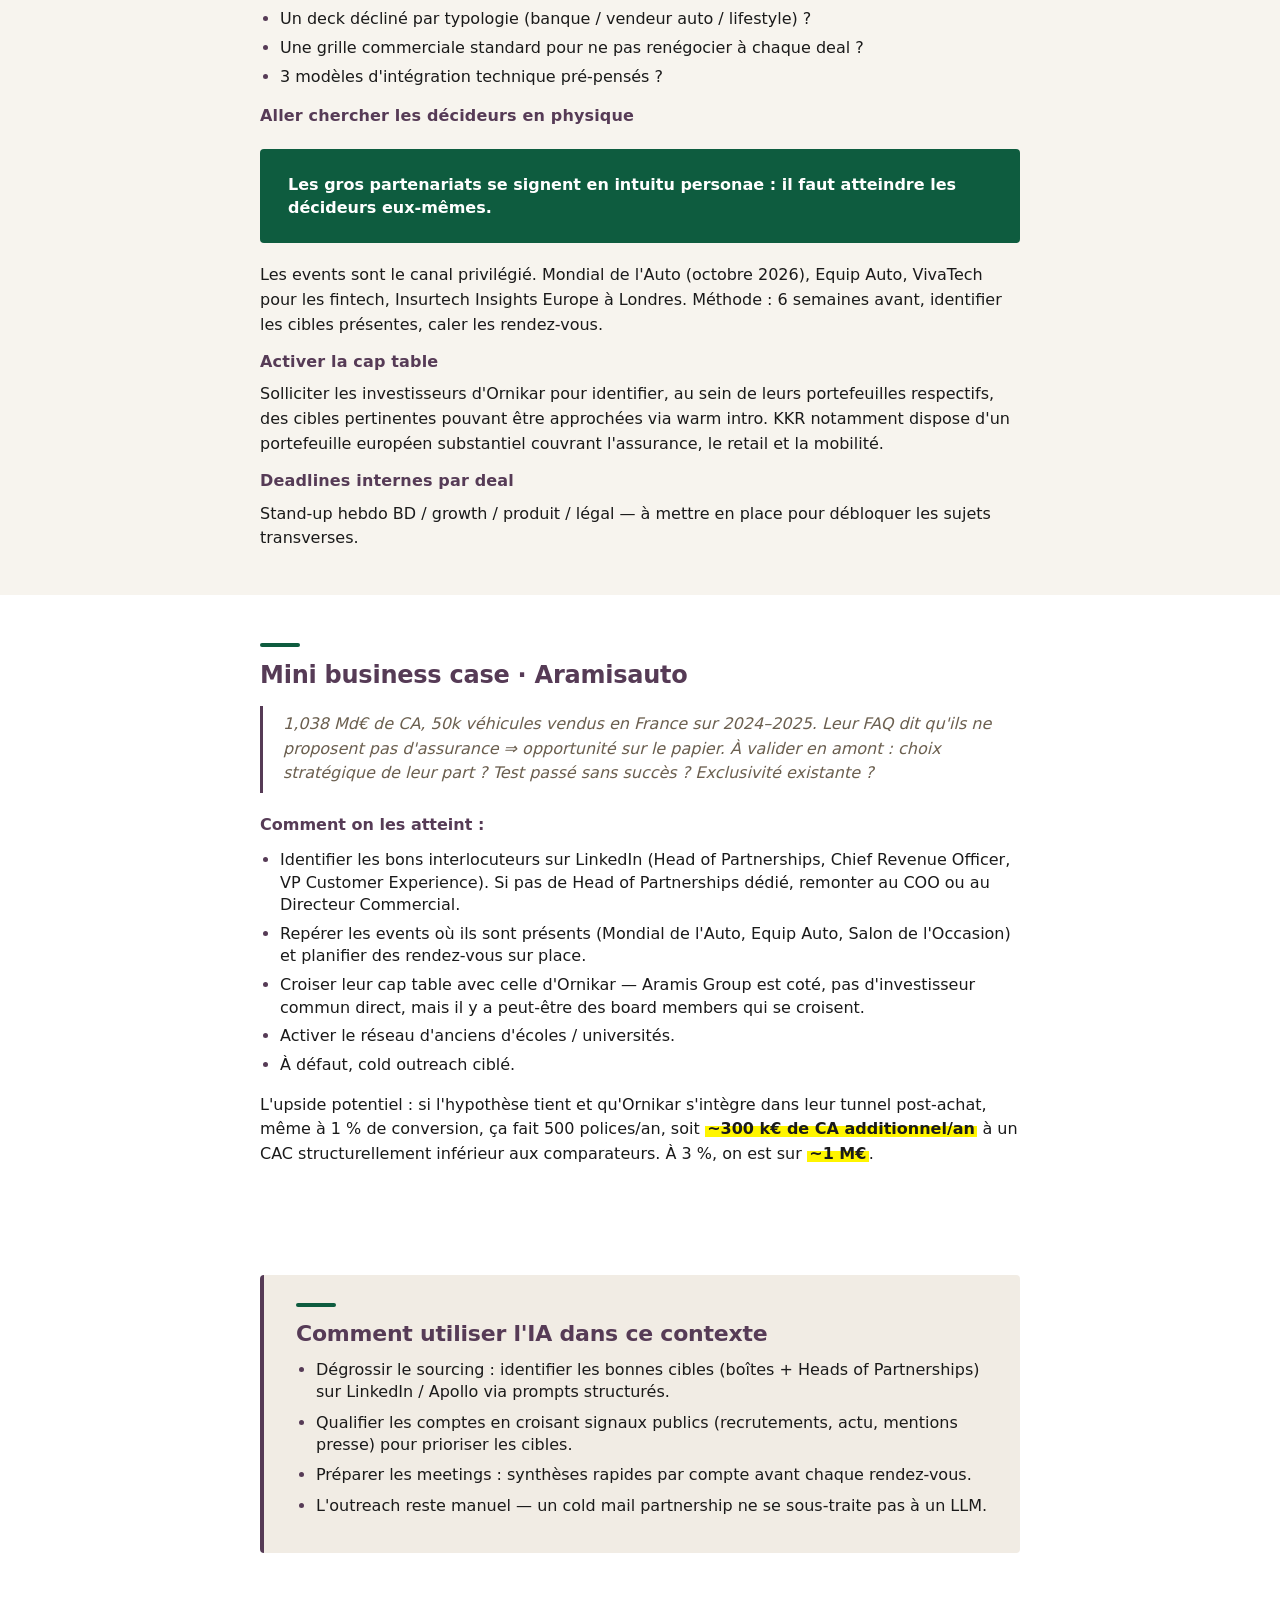
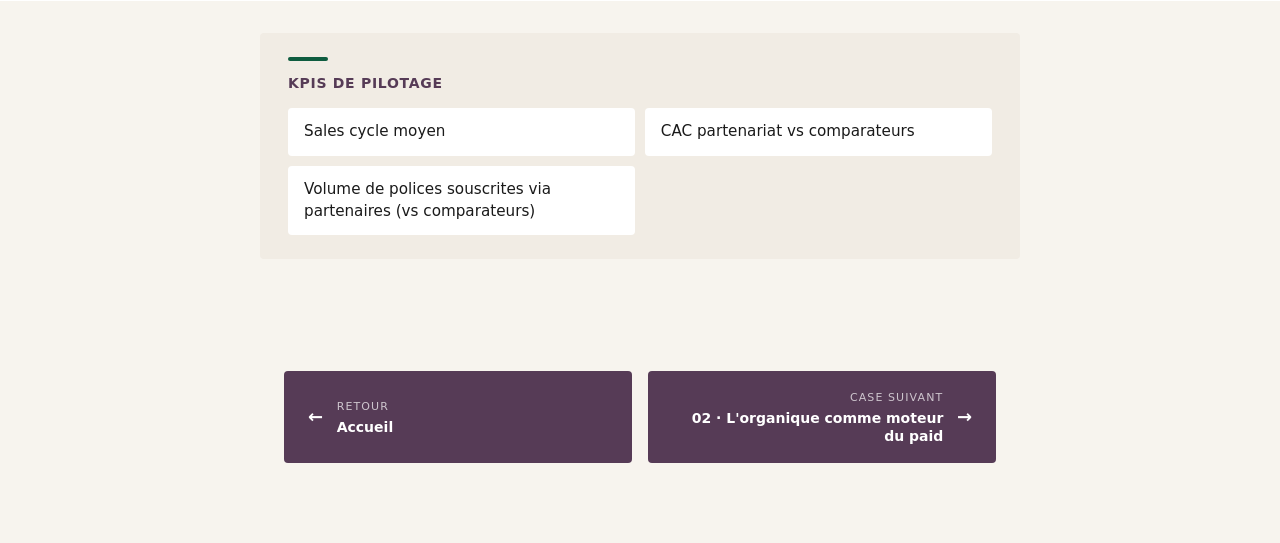
==== commit b83a9f8f: "Reword Case 4 cover card and Case 1 lede - Cover card 4: 'Segmenter pour identifier le churn évitabl" ====
--- a/case-1.html
+++ b/case-1.html
@@ -22,7 +22,7 @@
 <header class="case-header">
   <span class="pill">Case 1</span>
   <h1>Partenariats distribution assurance auto</h1>
-  <p class="lede-quote">Le business assurance auto est porté par les comparateurs (LesFurets, LeLynx, Assurland). Canal commodity : Ornikar est un assureur parmi 30, mis en concurrence frontale sur le prix, sans first-party data, avec une commission qui pèse sur les unit economics.</p>
+  <p class="lede-quote">Le business assurance auto repose sur les comparateurs (LesFurets, LeLynx, Assurland), un canal commodity où Ornikar se bat sur le prix face à 30 concurrents, sans first-party data et avec une commission qui ronge les unit economics.</p>
 </header>
 
 <main class="case-body">
--- a/styles.css
+++ b/styles.css
@@ -107,6 +107,18 @@
   padding-top: 1.25rem;
   display: inline-block;
 }
+.cover-contact {
+  display: block;
+  text-transform: none;
+  letter-spacing: 0;
+  font-size: 14px;
+  margin-top: 0.5rem;
+}
+.cover-contact a {
+  color: var(--muted);
+  text-decoration: none;
+}
+.cover-contact a:hover { color: var(--primary); text-decoration: underline; }
 
 /* Decorative SVGs around the hero */
 .deco {
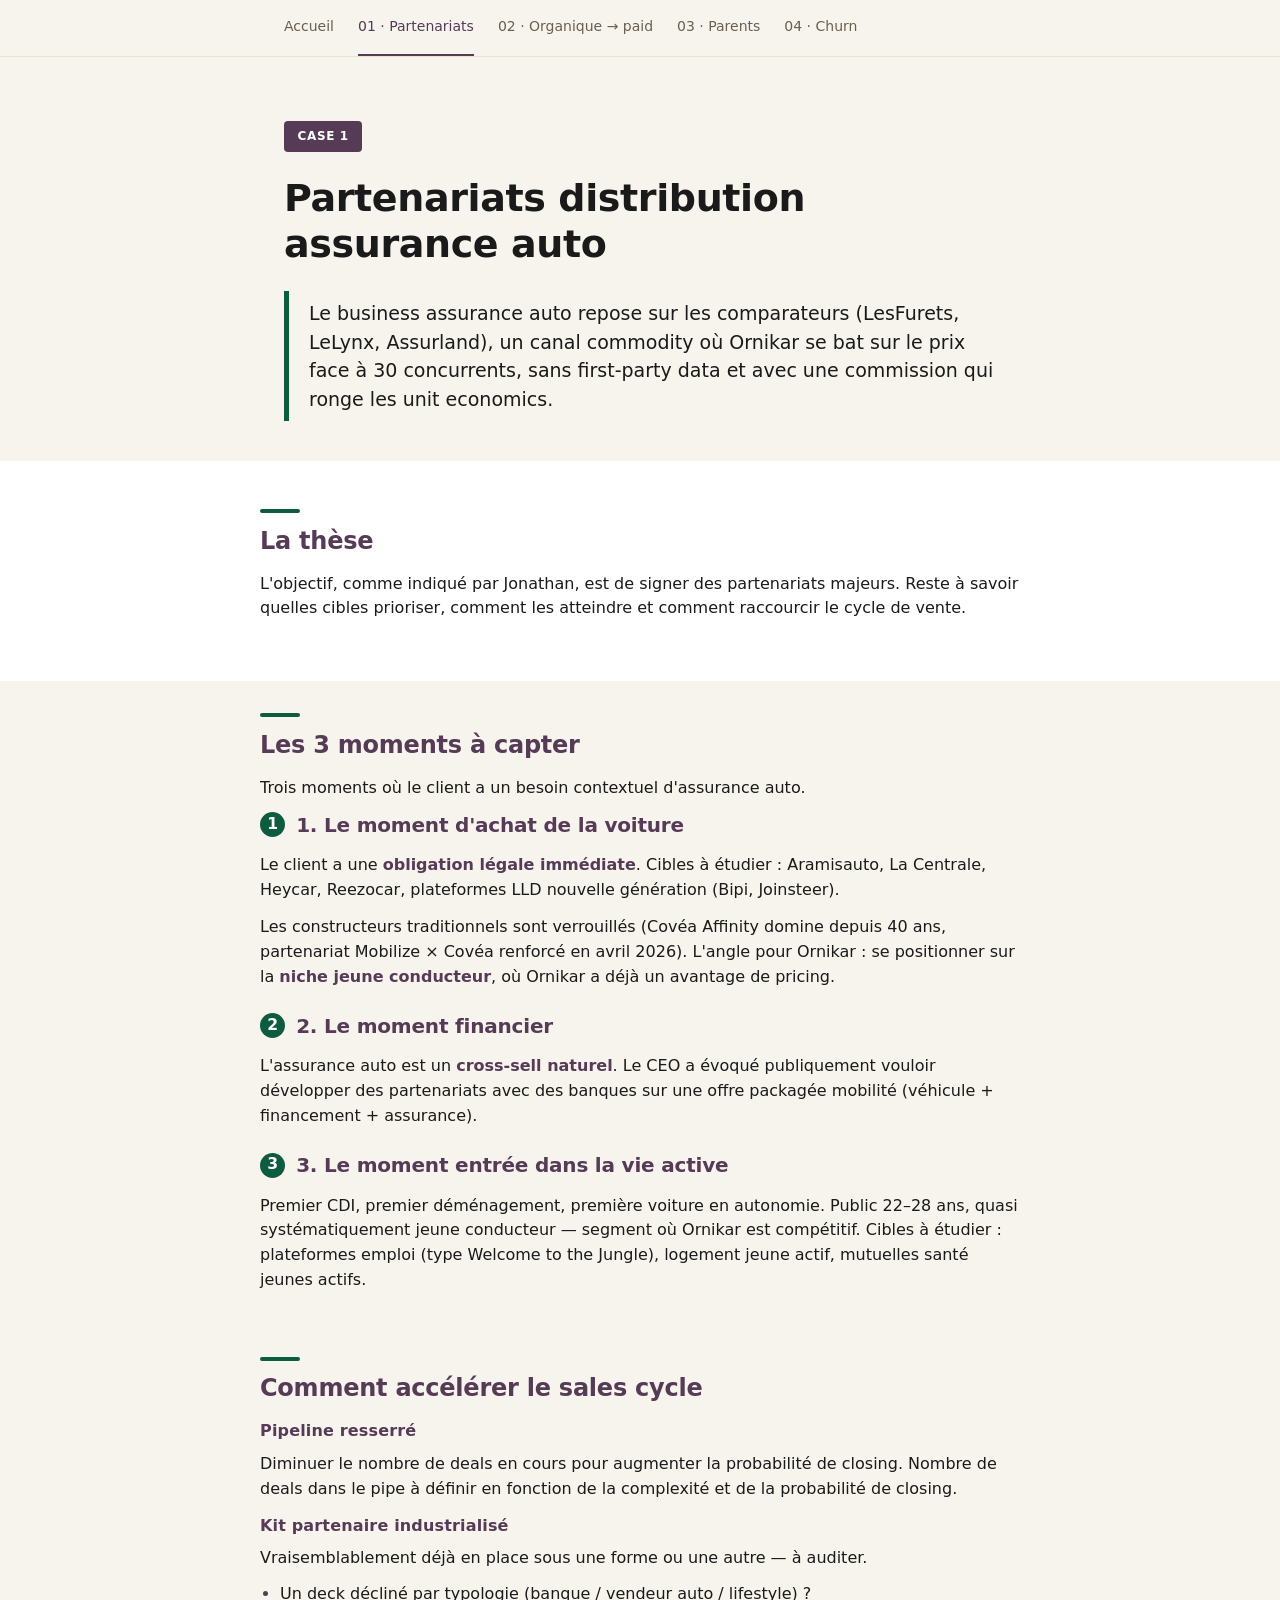
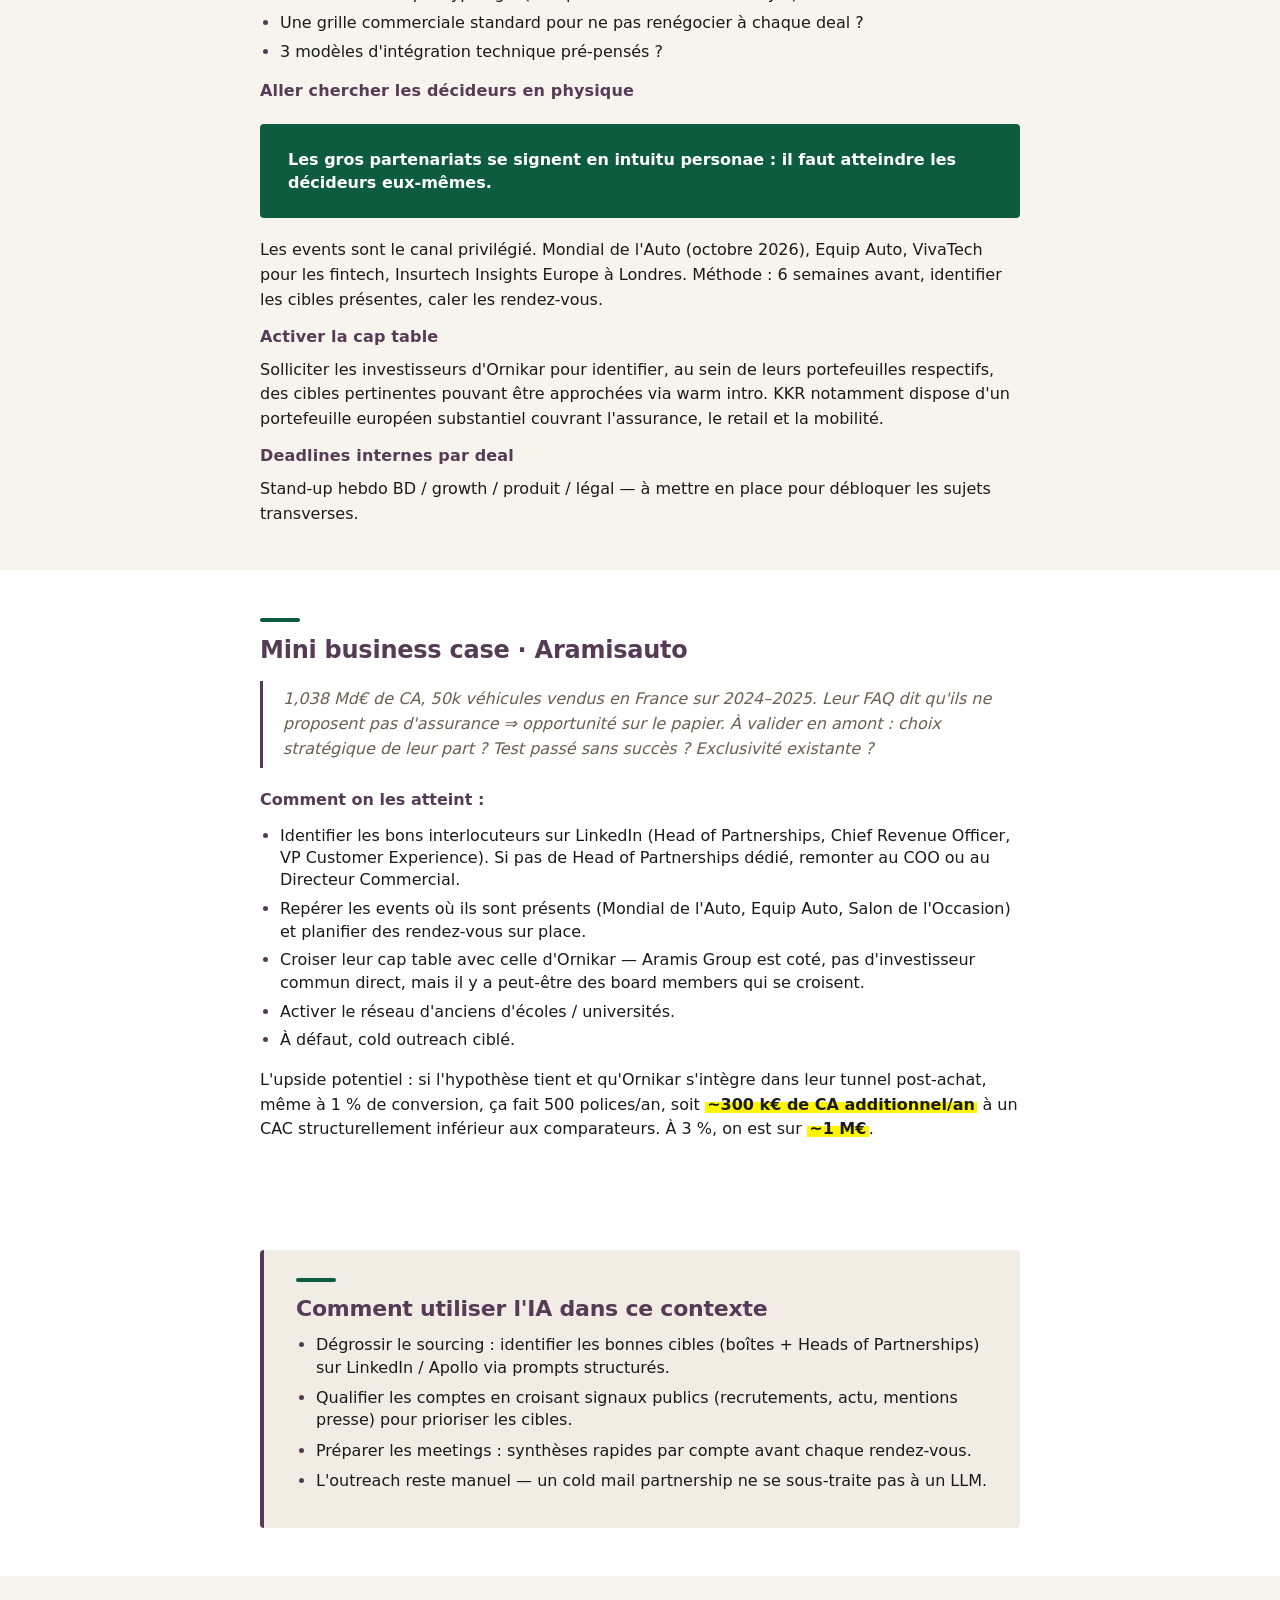
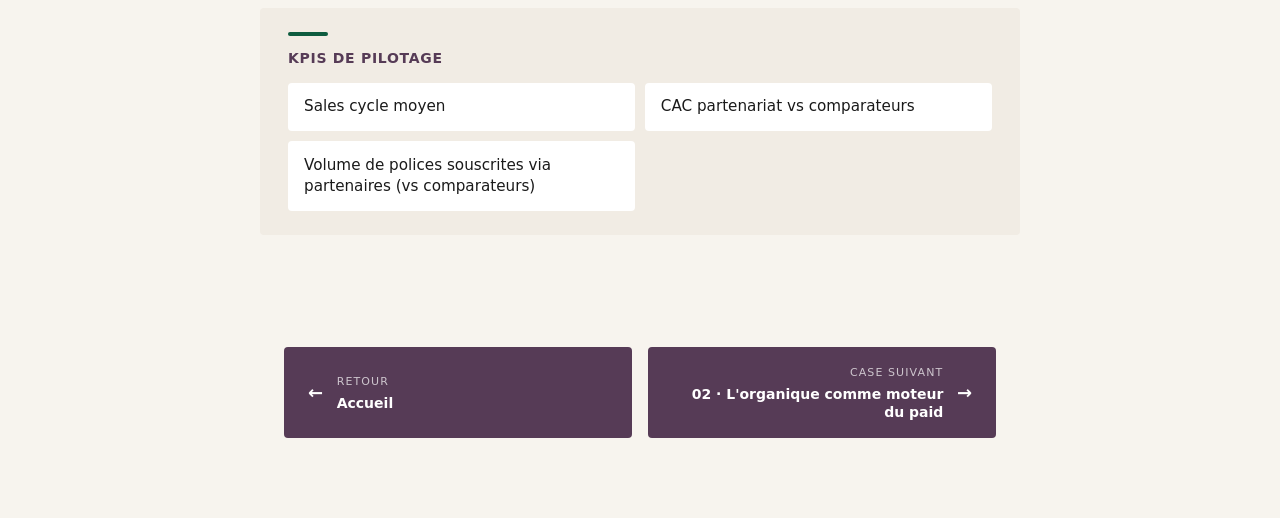
==== commit 0cb4ba7e: "Reword case 1 thèse with 'Reste à savoir…' https://claude.ai/code/session_01BPJmXMYNqXmenKVMntWrwF" ====
--- a/case-1.html
+++ b/case-1.html
@@ -30,7 +30,7 @@
   <section class="band band-white">
     <div class="band-content">
       <h3>La thèse</h3>
-      <p>L'objectif, comme indiqué par Jonathan, est de <strong>signer des partenariats majeurs</strong>. Le sujet n'est pas stratégique mais opérationnel : quelles cibles prioriser, comment les atteindre et comment raccourcir le cycle de vente.</p>
+      <p>L'objectif, comme indiqué par Jonathan, est de signer des partenariats majeurs. Reste à savoir quelles cibles prioriser, comment les atteindre et comment raccourcir le cycle de vente.</p>
     </div>
   </section>
 
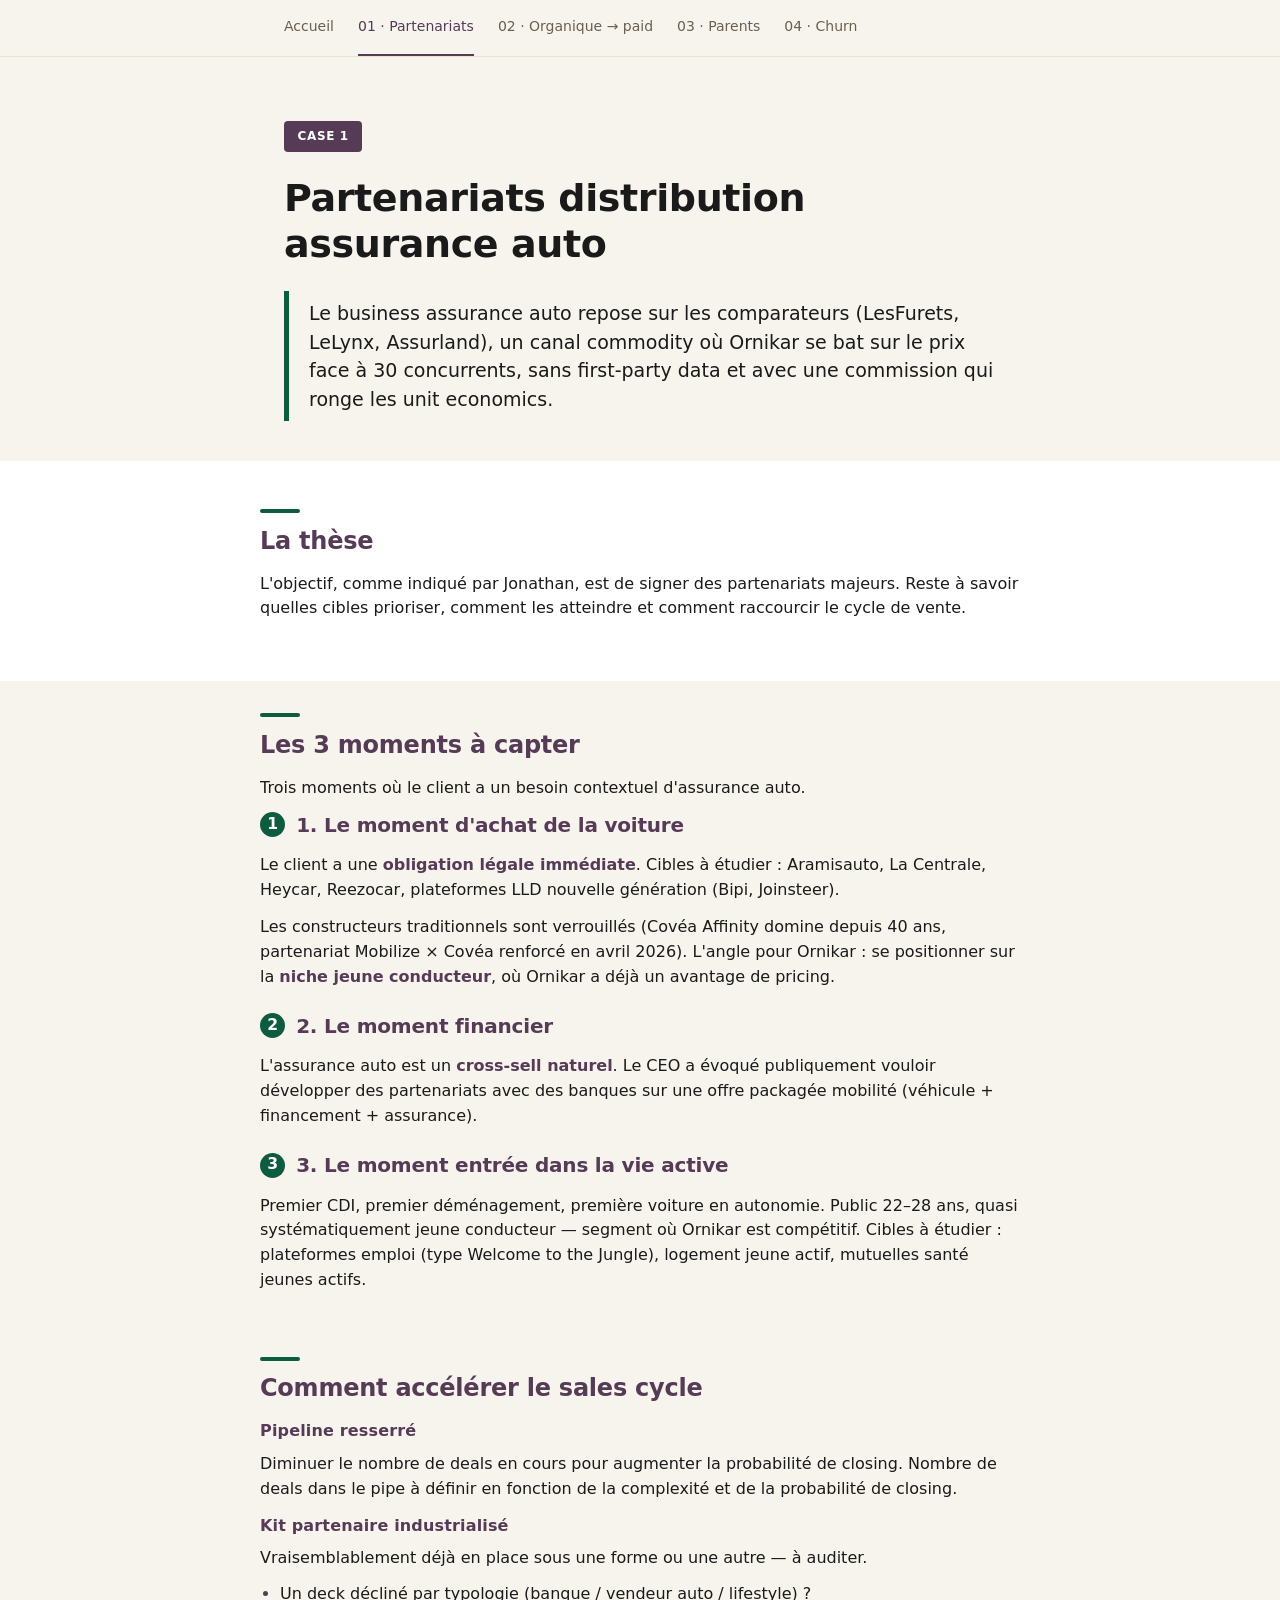
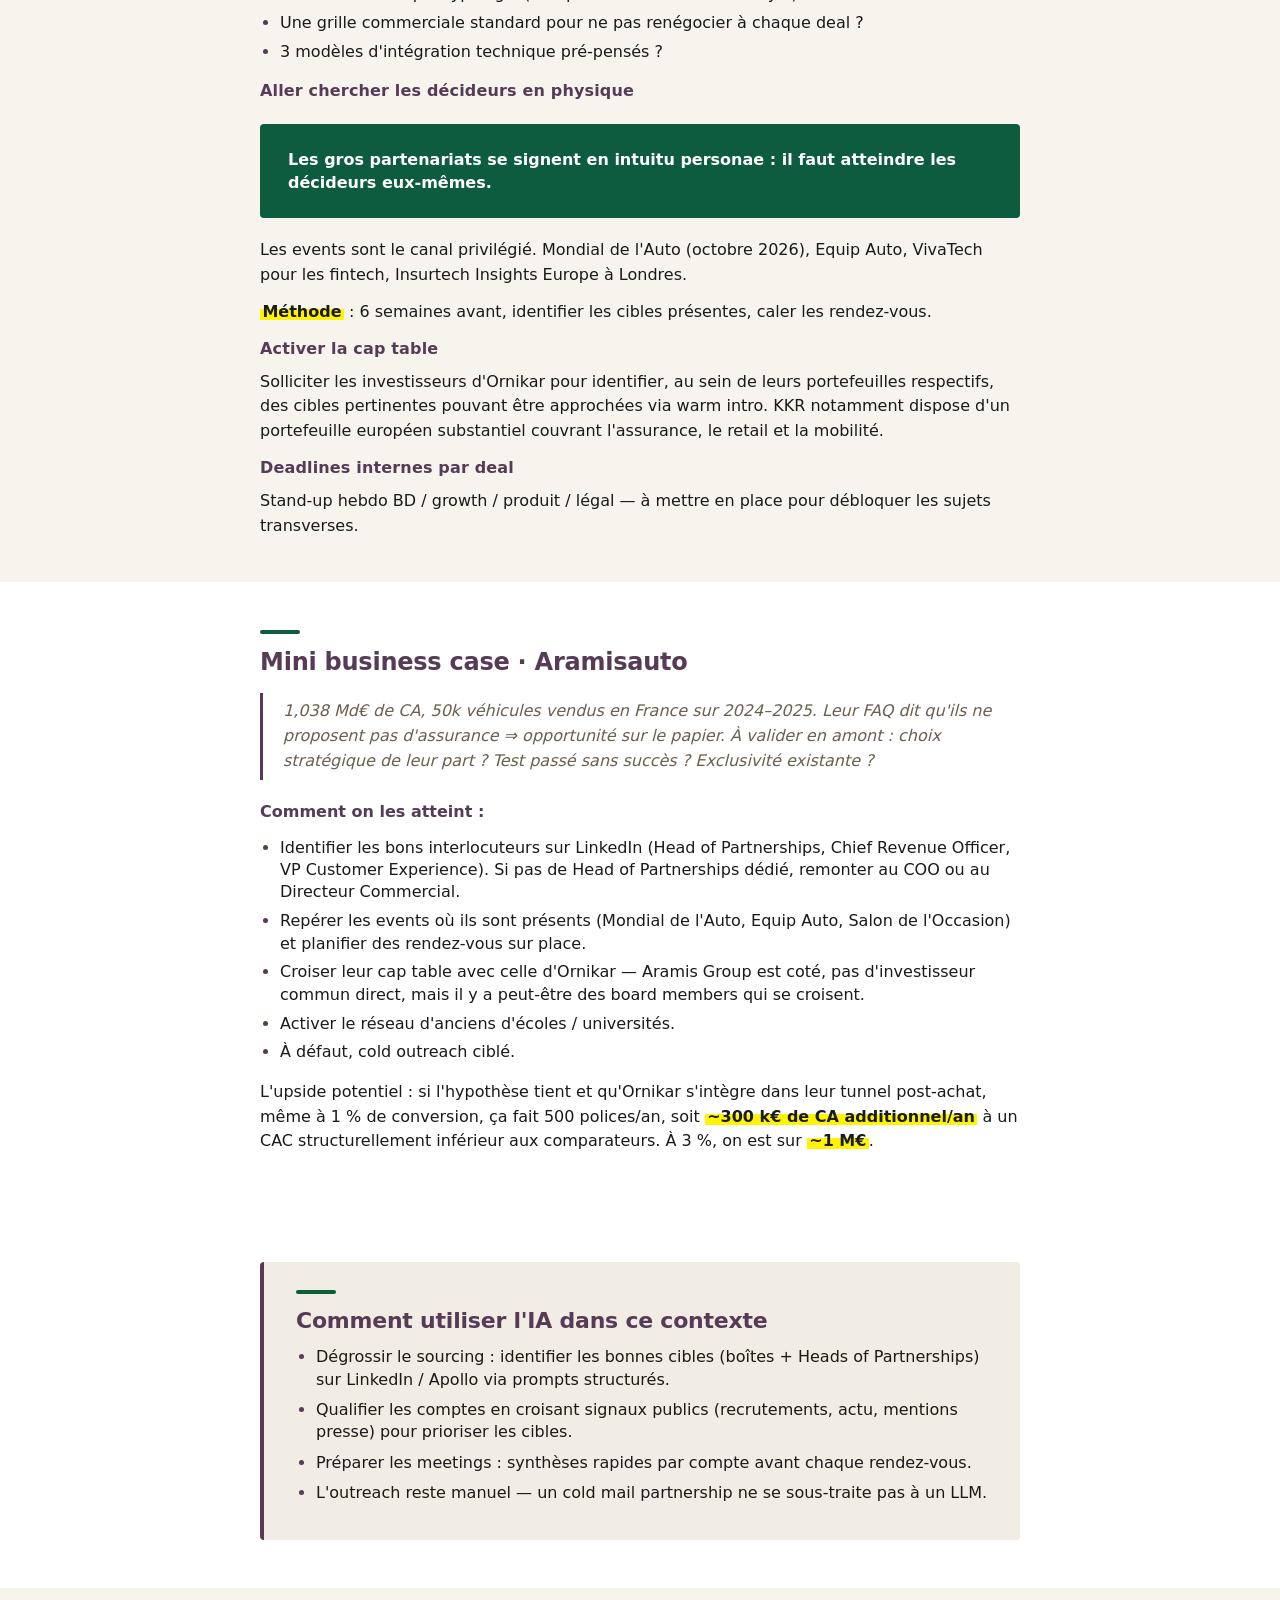
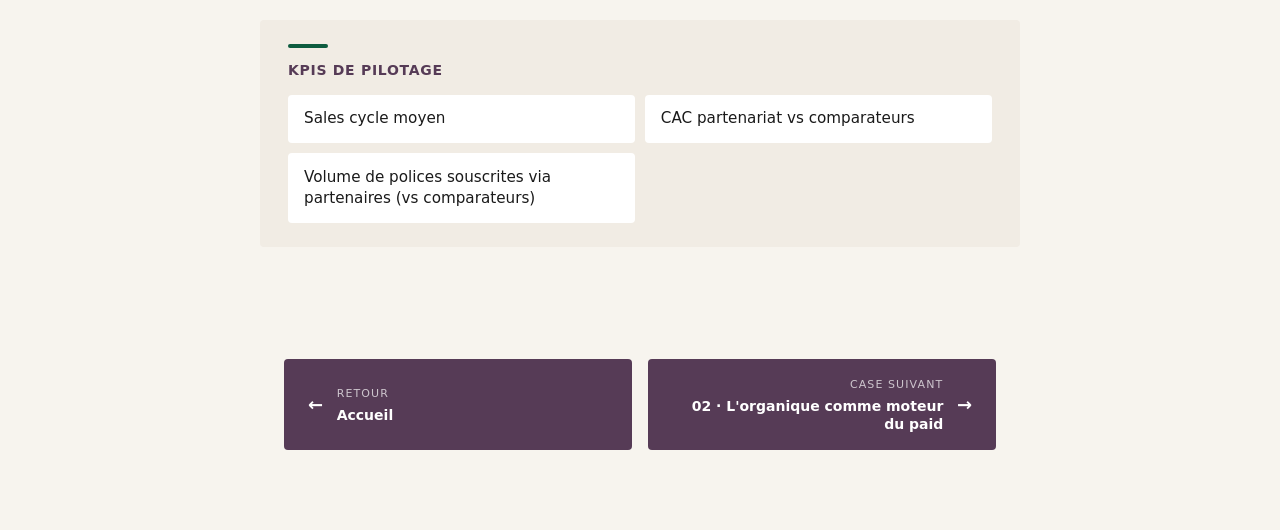
==== commit 5b6a0a22: "Split 'Méthode' line into its own paragraph and highlight it https://claude.ai/code/session_01BPJmXM" ====
--- a/case-1.html
+++ b/case-1.html
@@ -74,7 +74,8 @@
 
       <span class="label">Aller chercher les décideurs en physique</span>
       <p class="callout callout-green">Les gros partenariats se signent en intuitu personae : il faut atteindre les décideurs eux-mêmes.</p>
-      <p>Les events sont le canal privilégié. Mondial de l'Auto (octobre 2026), Equip Auto, VivaTech pour les fintech, Insurtech Insights Europe à Londres. Méthode : 6 semaines avant, identifier les cibles présentes, caler les rendez-vous.</p>
+      <p>Les events sont le canal privilégié. Mondial de l'Auto (octobre 2026), Equip Auto, VivaTech pour les fintech, Insurtech Insights Europe à Londres.</p>
+      <p><span class="hl">Méthode</span> : 6 semaines avant, identifier les cibles présentes, caler les rendez-vous.</p>
 
       <span class="label">Activer la cap table</span>
       <p>Solliciter les investisseurs d'Ornikar pour identifier, au sein de leurs portefeuilles respectifs, des cibles pertinentes pouvant être approchées via warm intro. KKR notamment dispose d'un portefeuille européen substantiel couvrant l'assurance, le retail et la mobilité.</p>
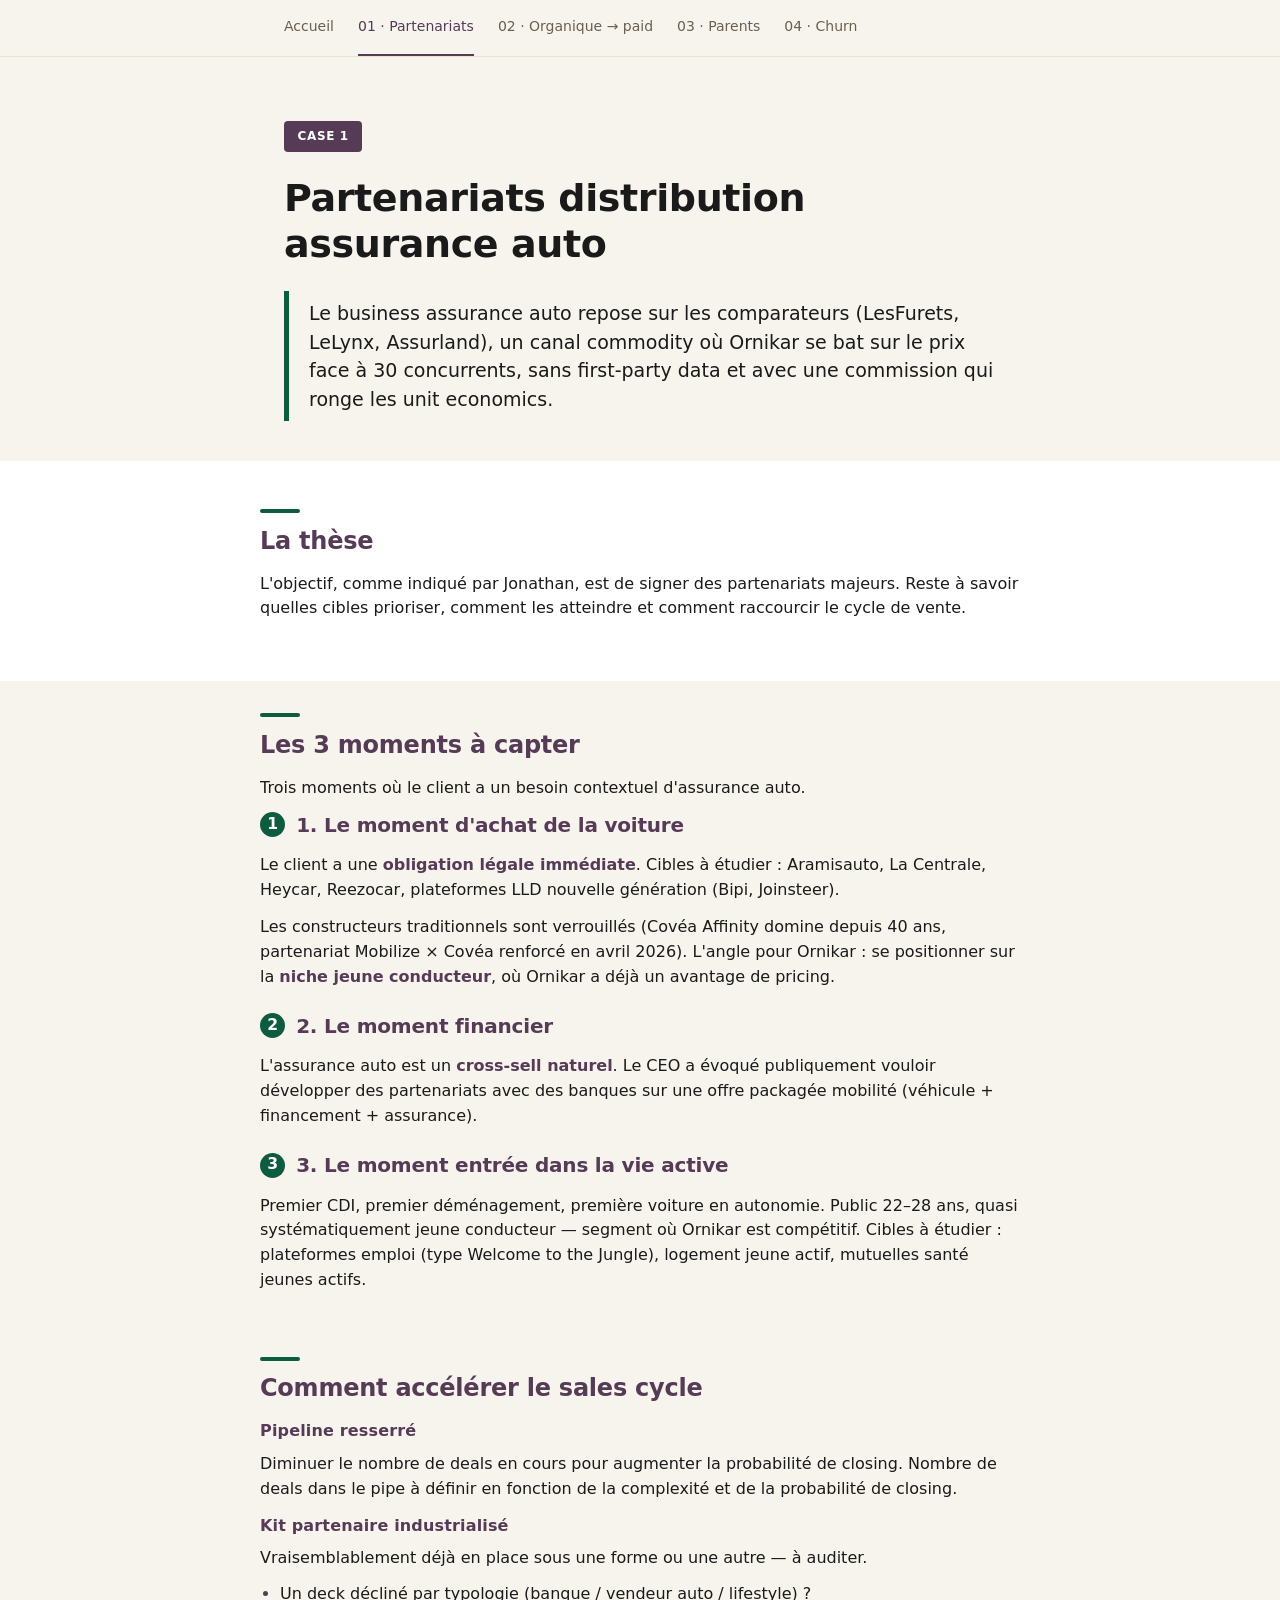
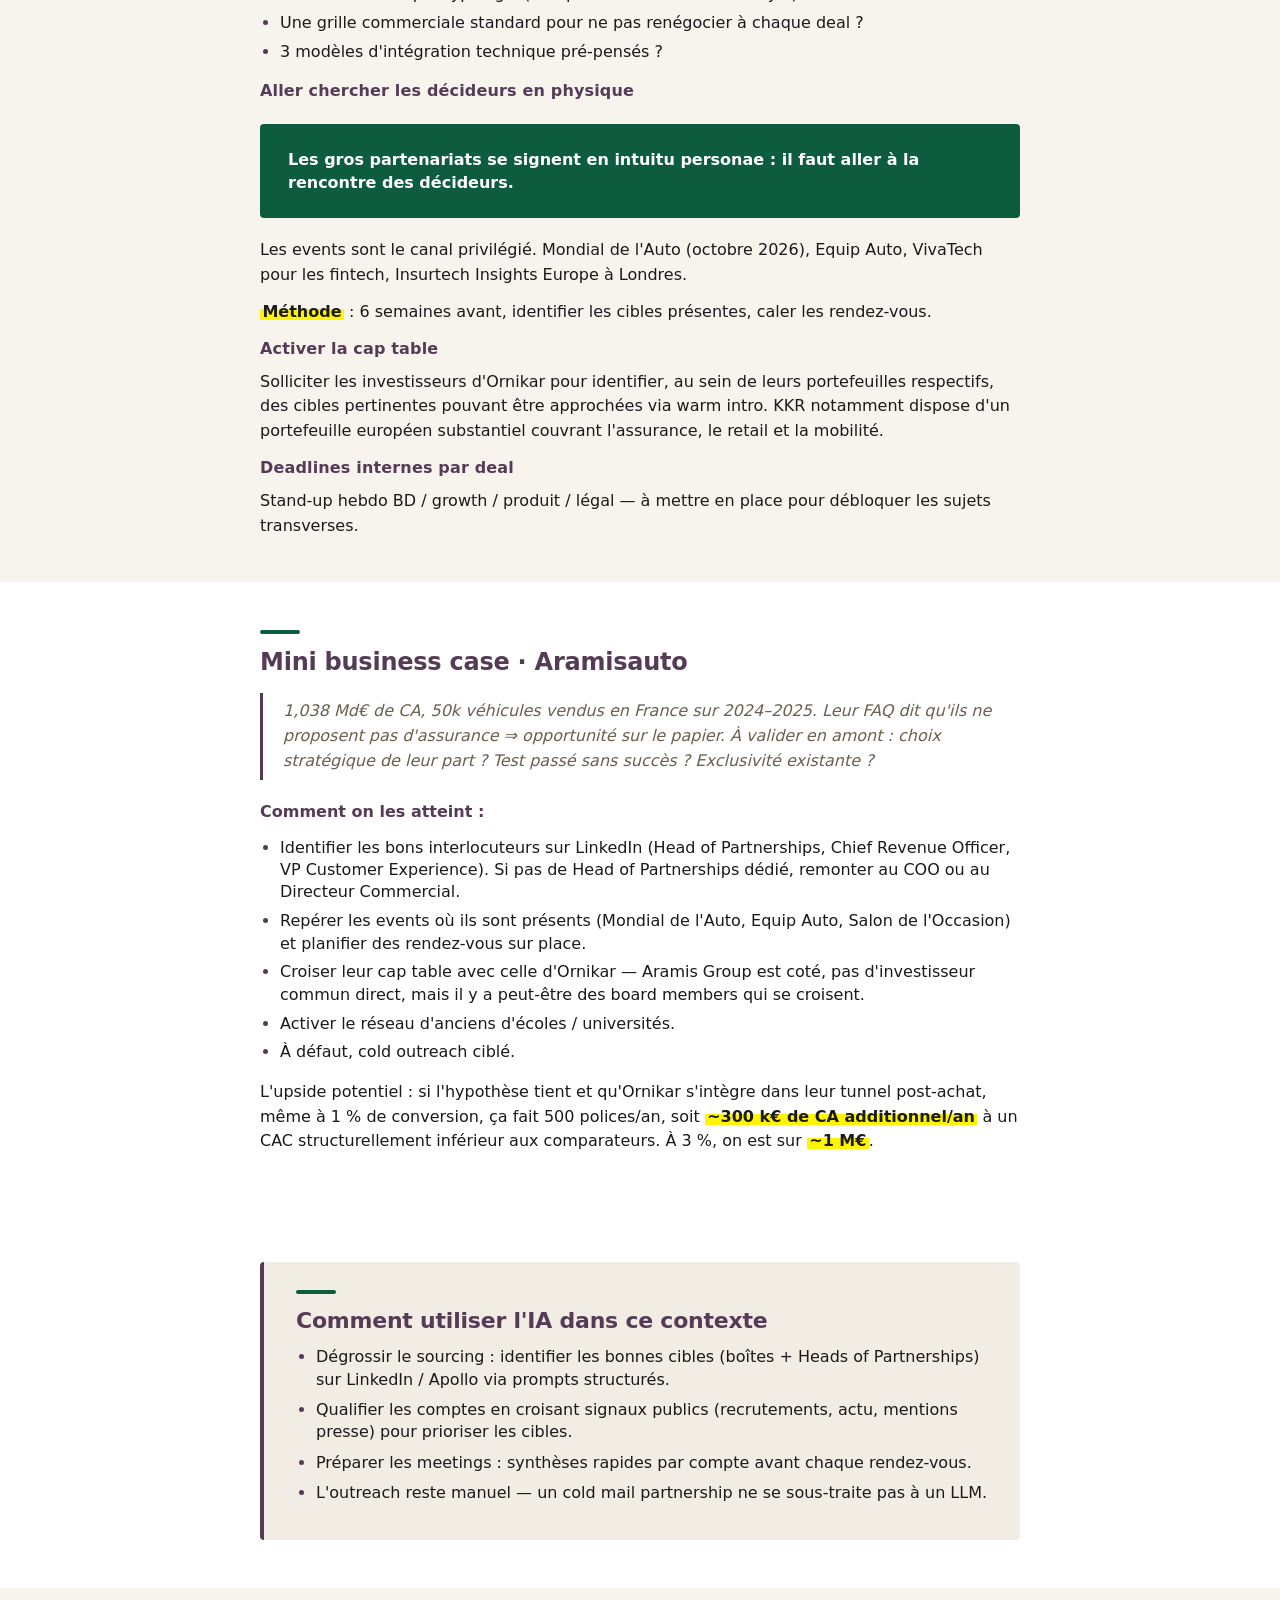
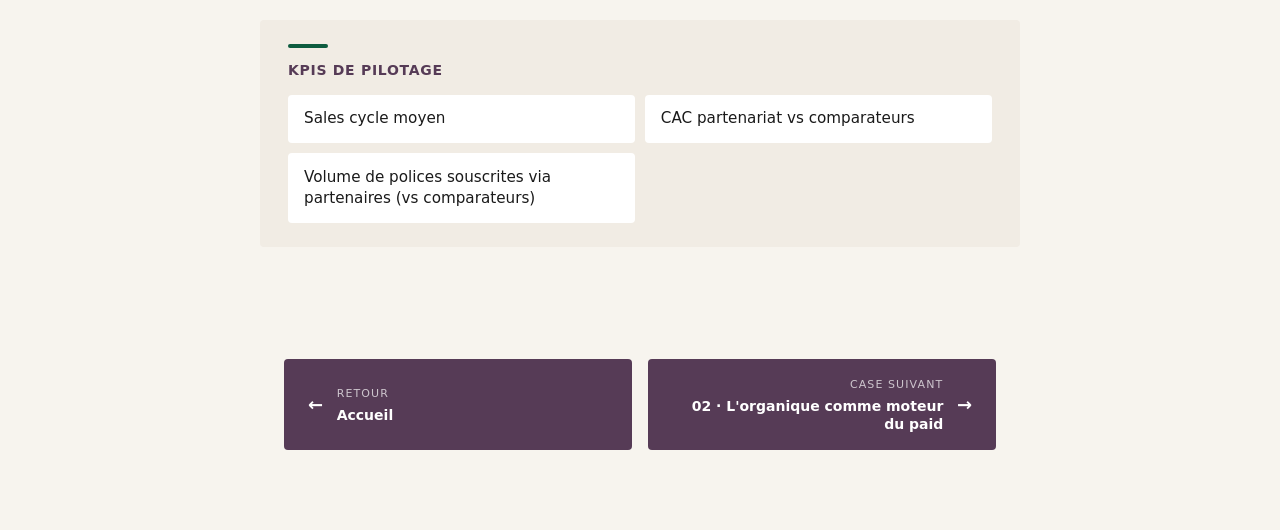
==== commit 4fd5607b: "Reword case 1 callout: 'aller à la rencontre des décideurs' https://claude.ai/code/session_01BPJmXMY" ====
--- a/case-1.html
+++ b/case-1.html
@@ -73,7 +73,7 @@
       </ul>
 
       <span class="label">Aller chercher les décideurs en physique</span>
-      <p class="callout callout-green">Les gros partenariats se signent en intuitu personae : il faut atteindre les décideurs eux-mêmes.</p>
+      <p class="callout callout-green">Les gros partenariats se signent en intuitu personae : il faut aller à la rencontre des décideurs.</p>
       <p>Les events sont le canal privilégié. Mondial de l'Auto (octobre 2026), Equip Auto, VivaTech pour les fintech, Insurtech Insights Europe à Londres.</p>
       <p><span class="hl">Méthode</span> : 6 semaines avant, identifier les cibles présentes, caler les rendez-vous.</p>
 
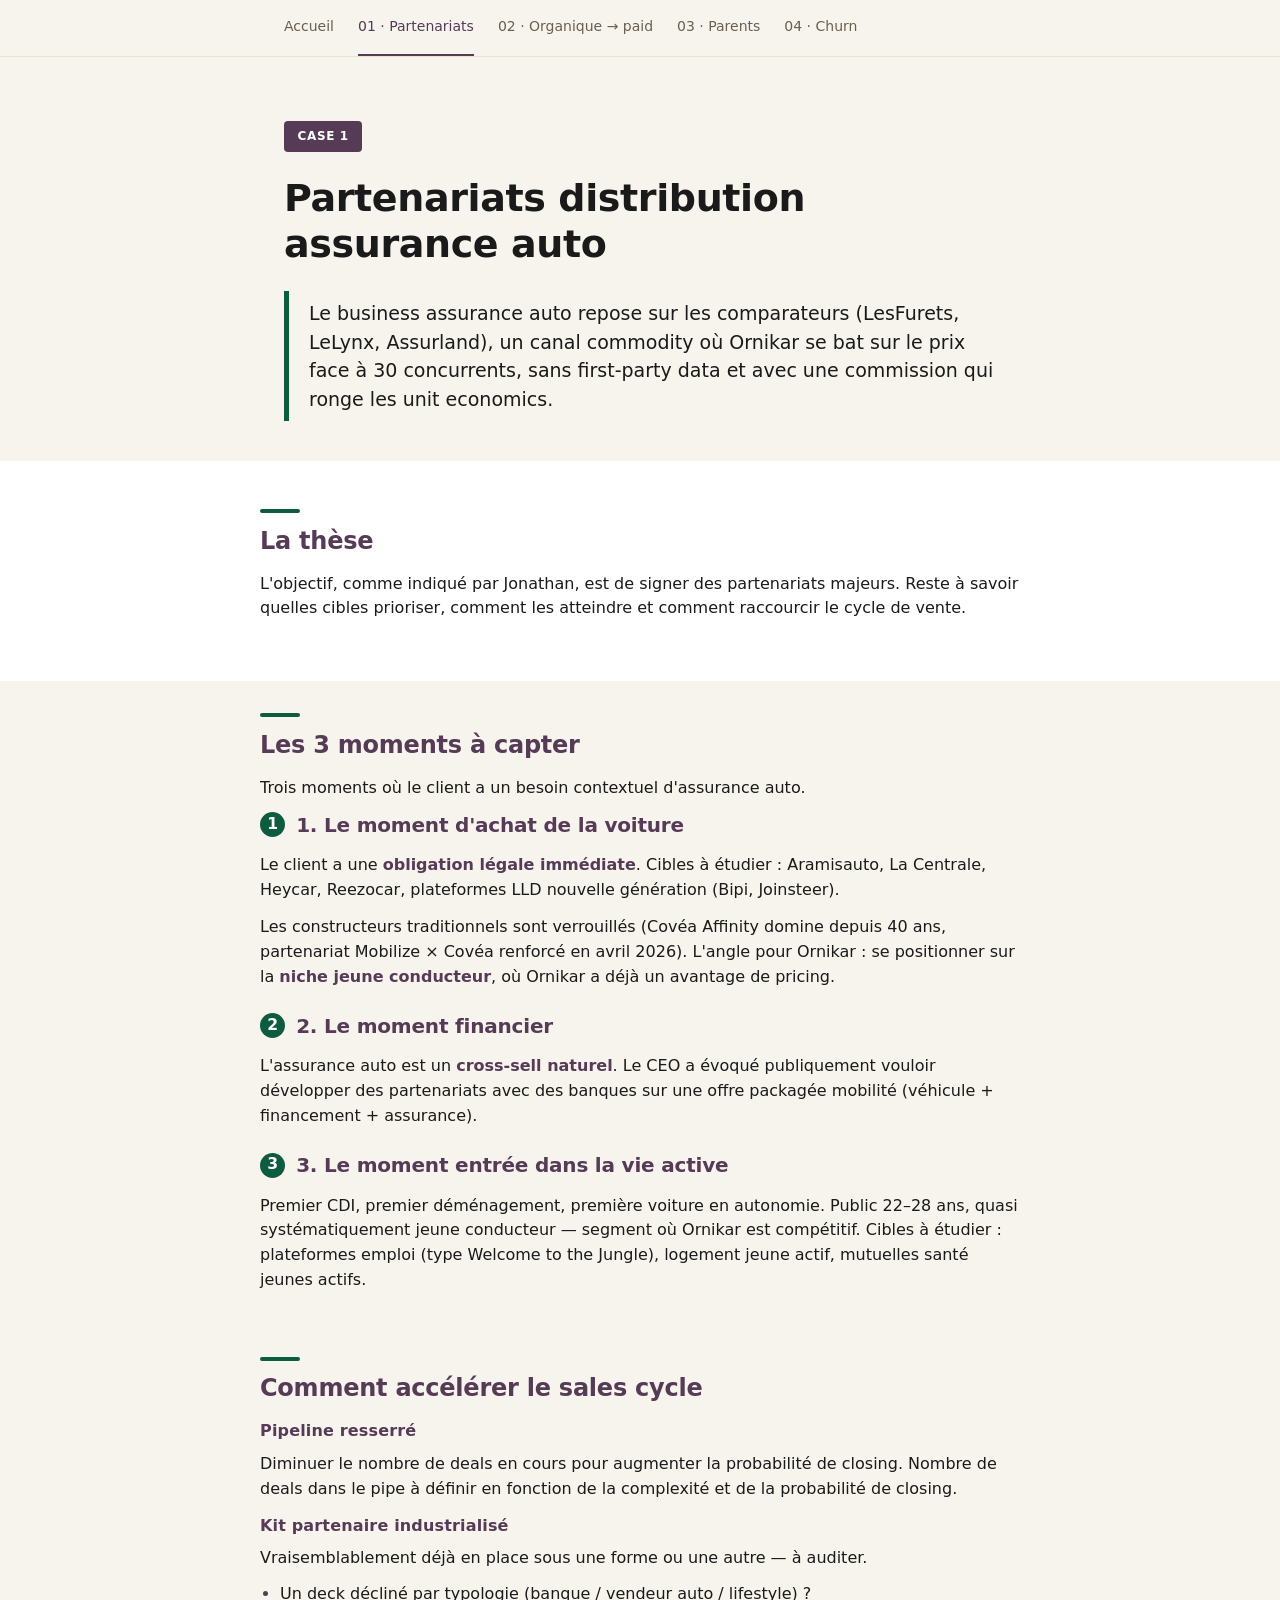
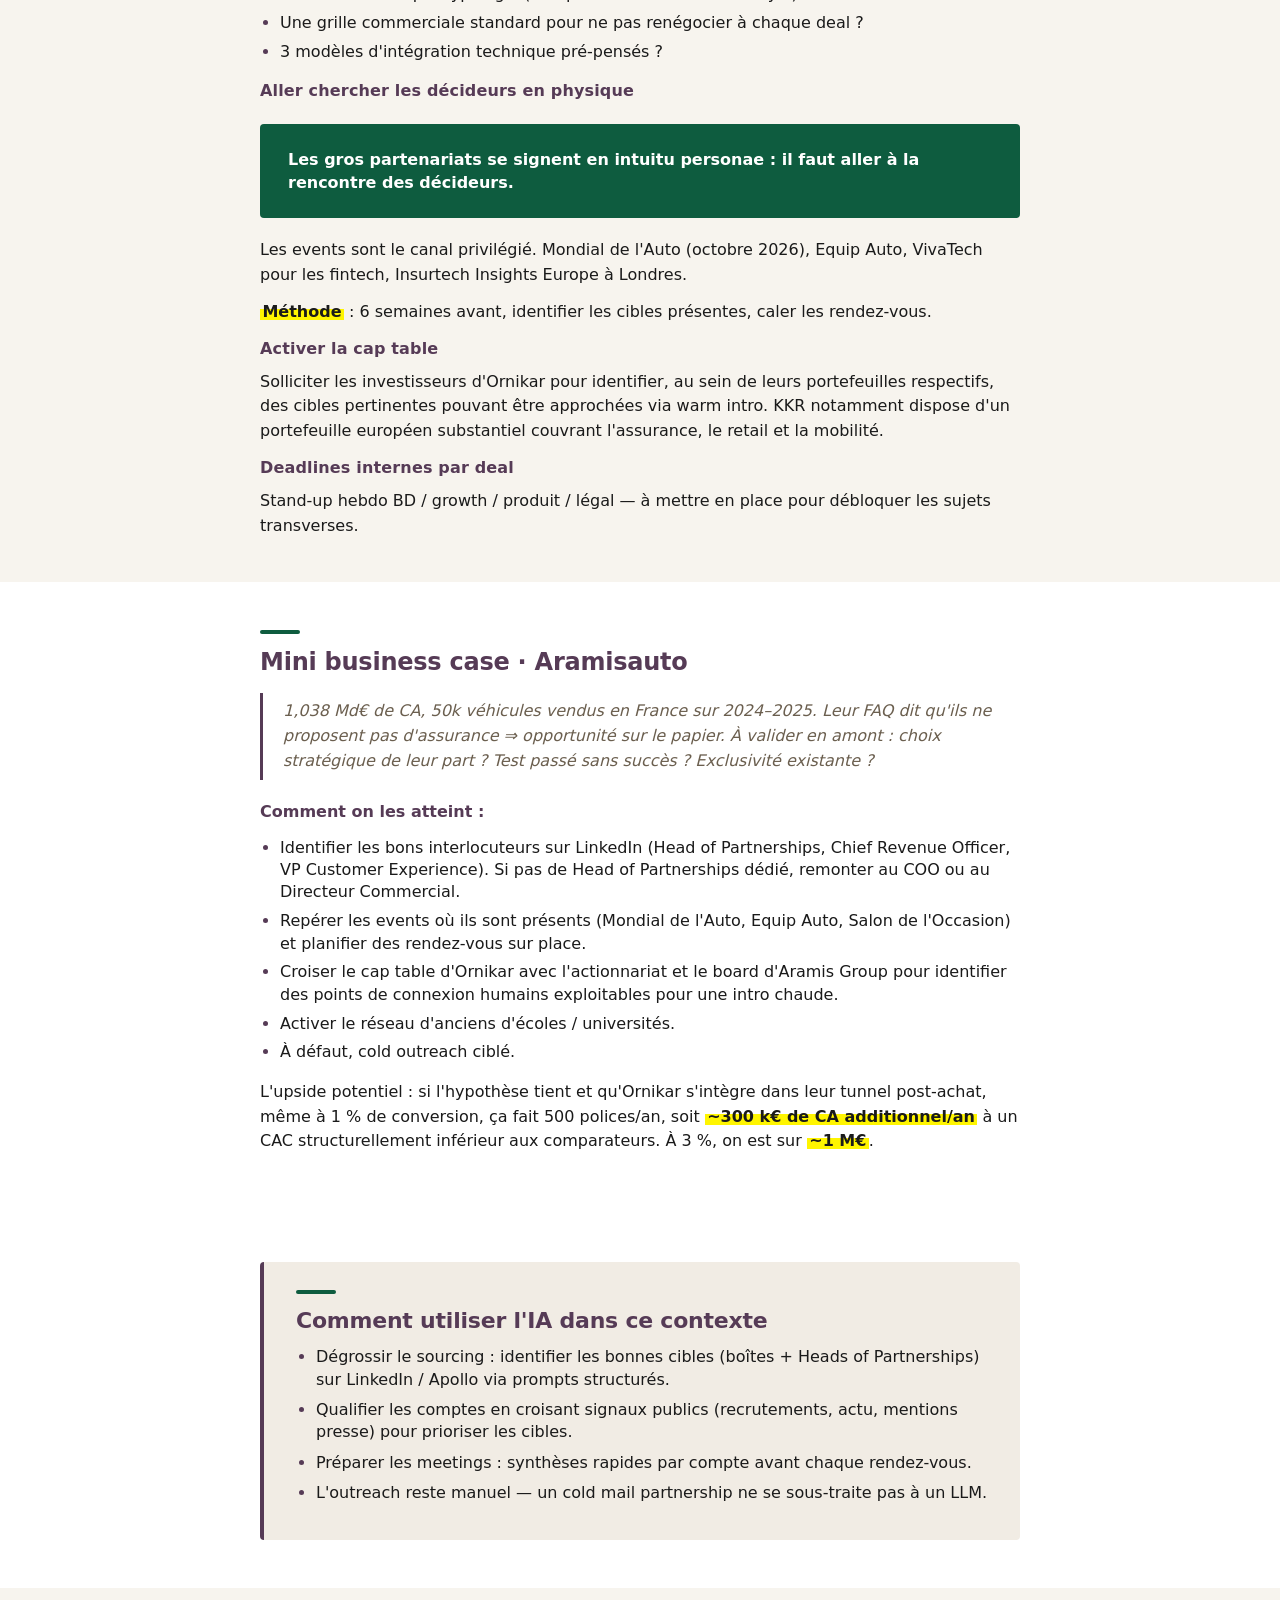
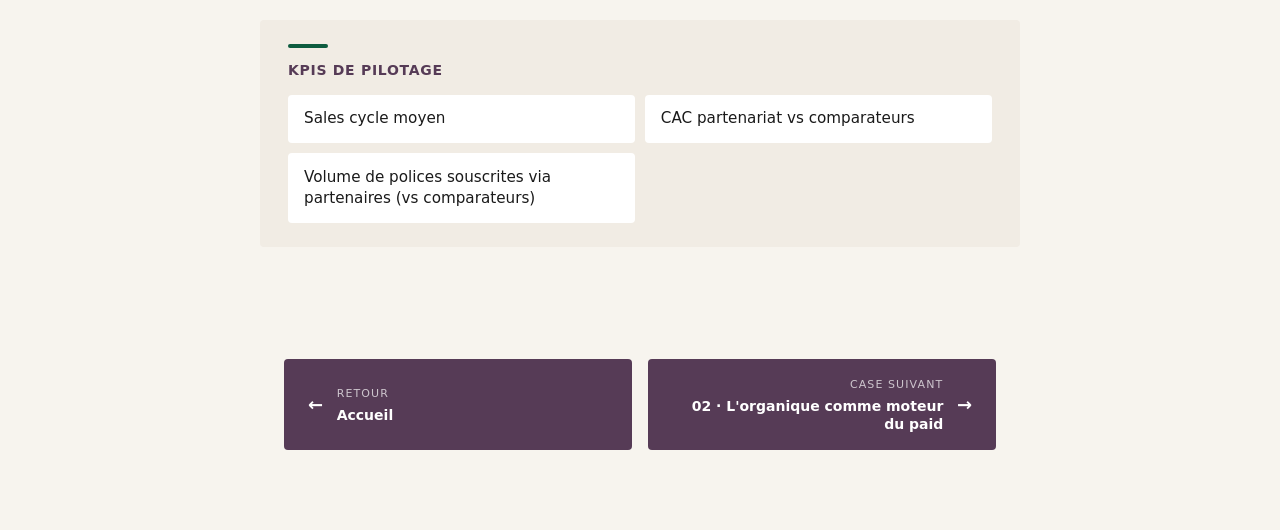
==== commit 8407c3be: "Reword Aramisauto cap-table outreach bullet on case 1 https://claude.ai/code/session_01BPJmXMYNqXmen" ====
--- a/case-1.html
+++ b/case-1.html
@@ -94,7 +94,7 @@
       <ul>
         <li>Identifier les bons interlocuteurs sur LinkedIn (Head of Partnerships, Chief Revenue Officer, VP Customer Experience). Si pas de Head of Partnerships dédié, remonter au COO ou au Directeur Commercial.</li>
         <li>Repérer les events où ils sont présents (Mondial de l'Auto, Equip Auto, Salon de l'Occasion) et planifier des rendez-vous sur place.</li>
-        <li>Croiser leur cap table avec celle d'Ornikar — Aramis Group est coté, pas d'investisseur commun direct, mais il y a peut-être des board members qui se croisent.</li>
+        <li>Croiser le cap table d'Ornikar avec l'actionnariat et le board d'Aramis Group pour identifier des points de connexion humains exploitables pour une intro chaude.</li>
         <li>Activer le réseau d'anciens d'écoles / universités.</li>
         <li>À défaut, cold outreach ciblé.</li>
       </ul>
